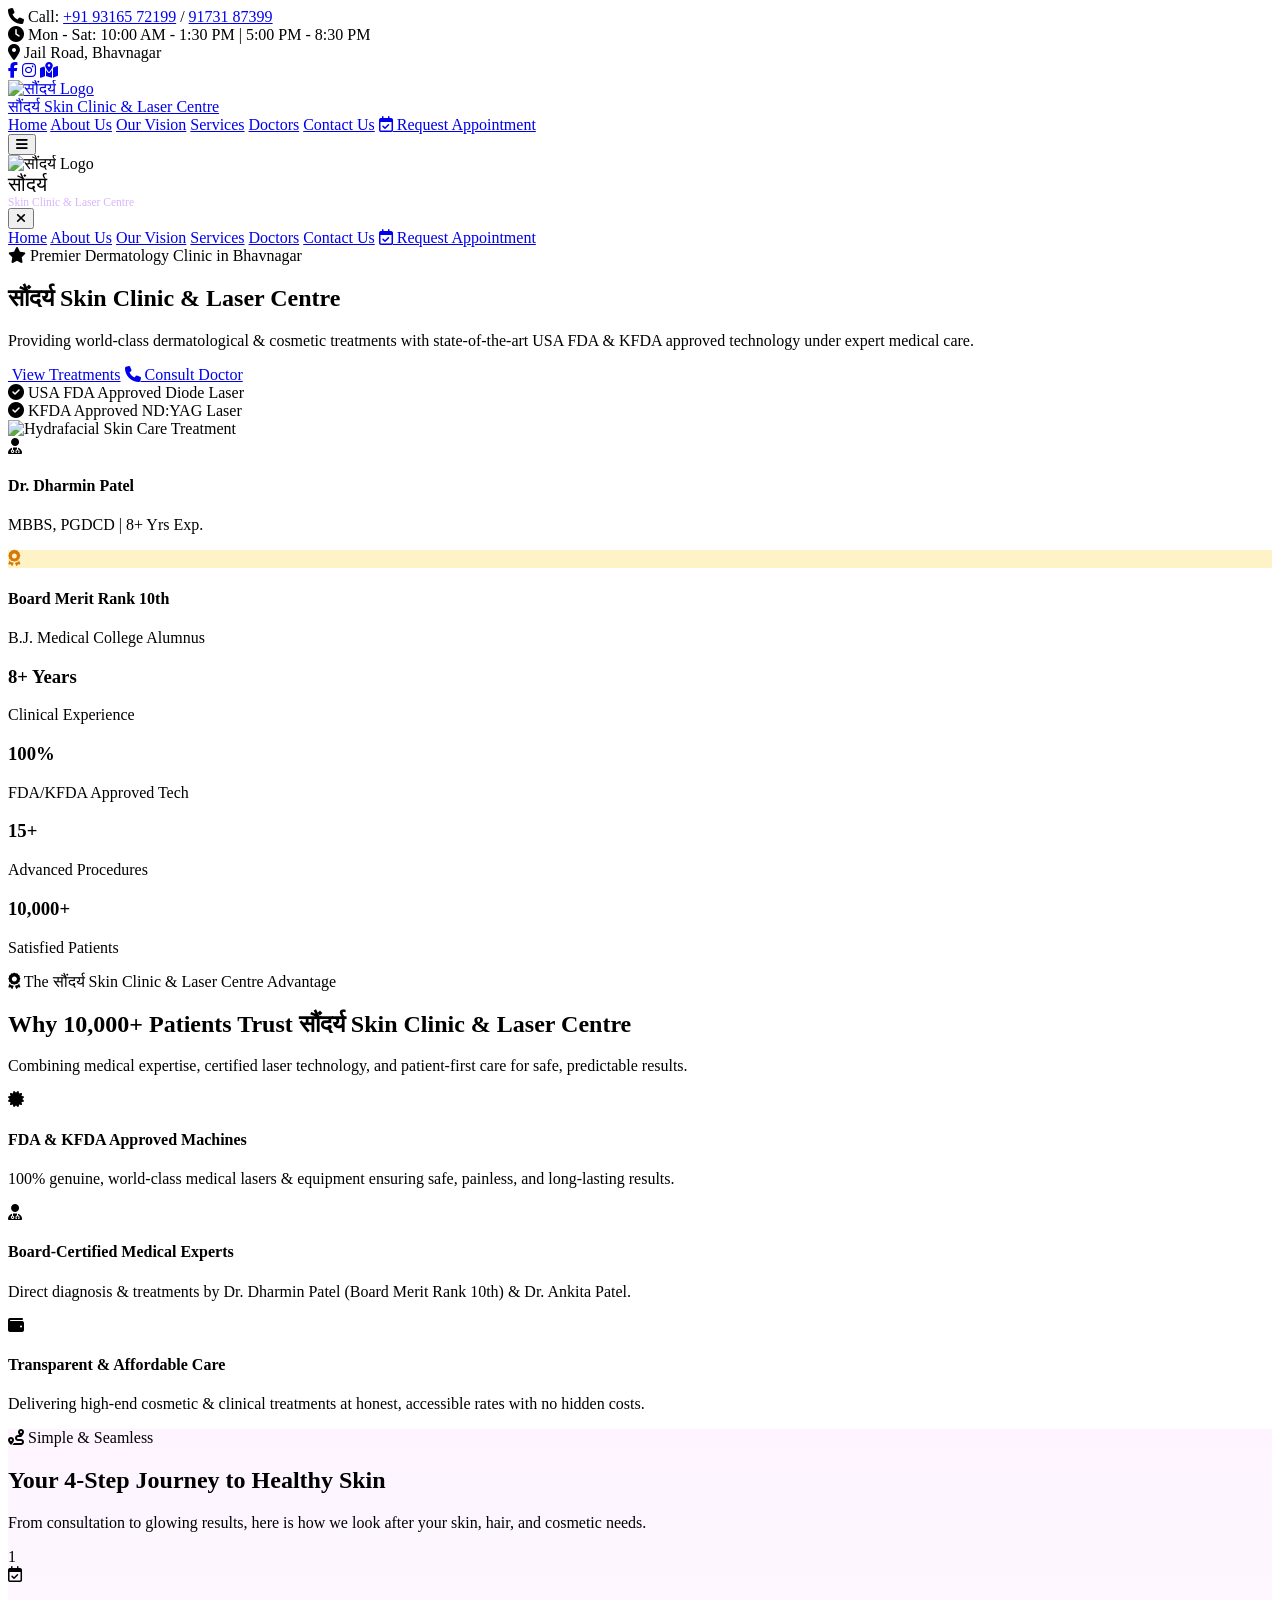
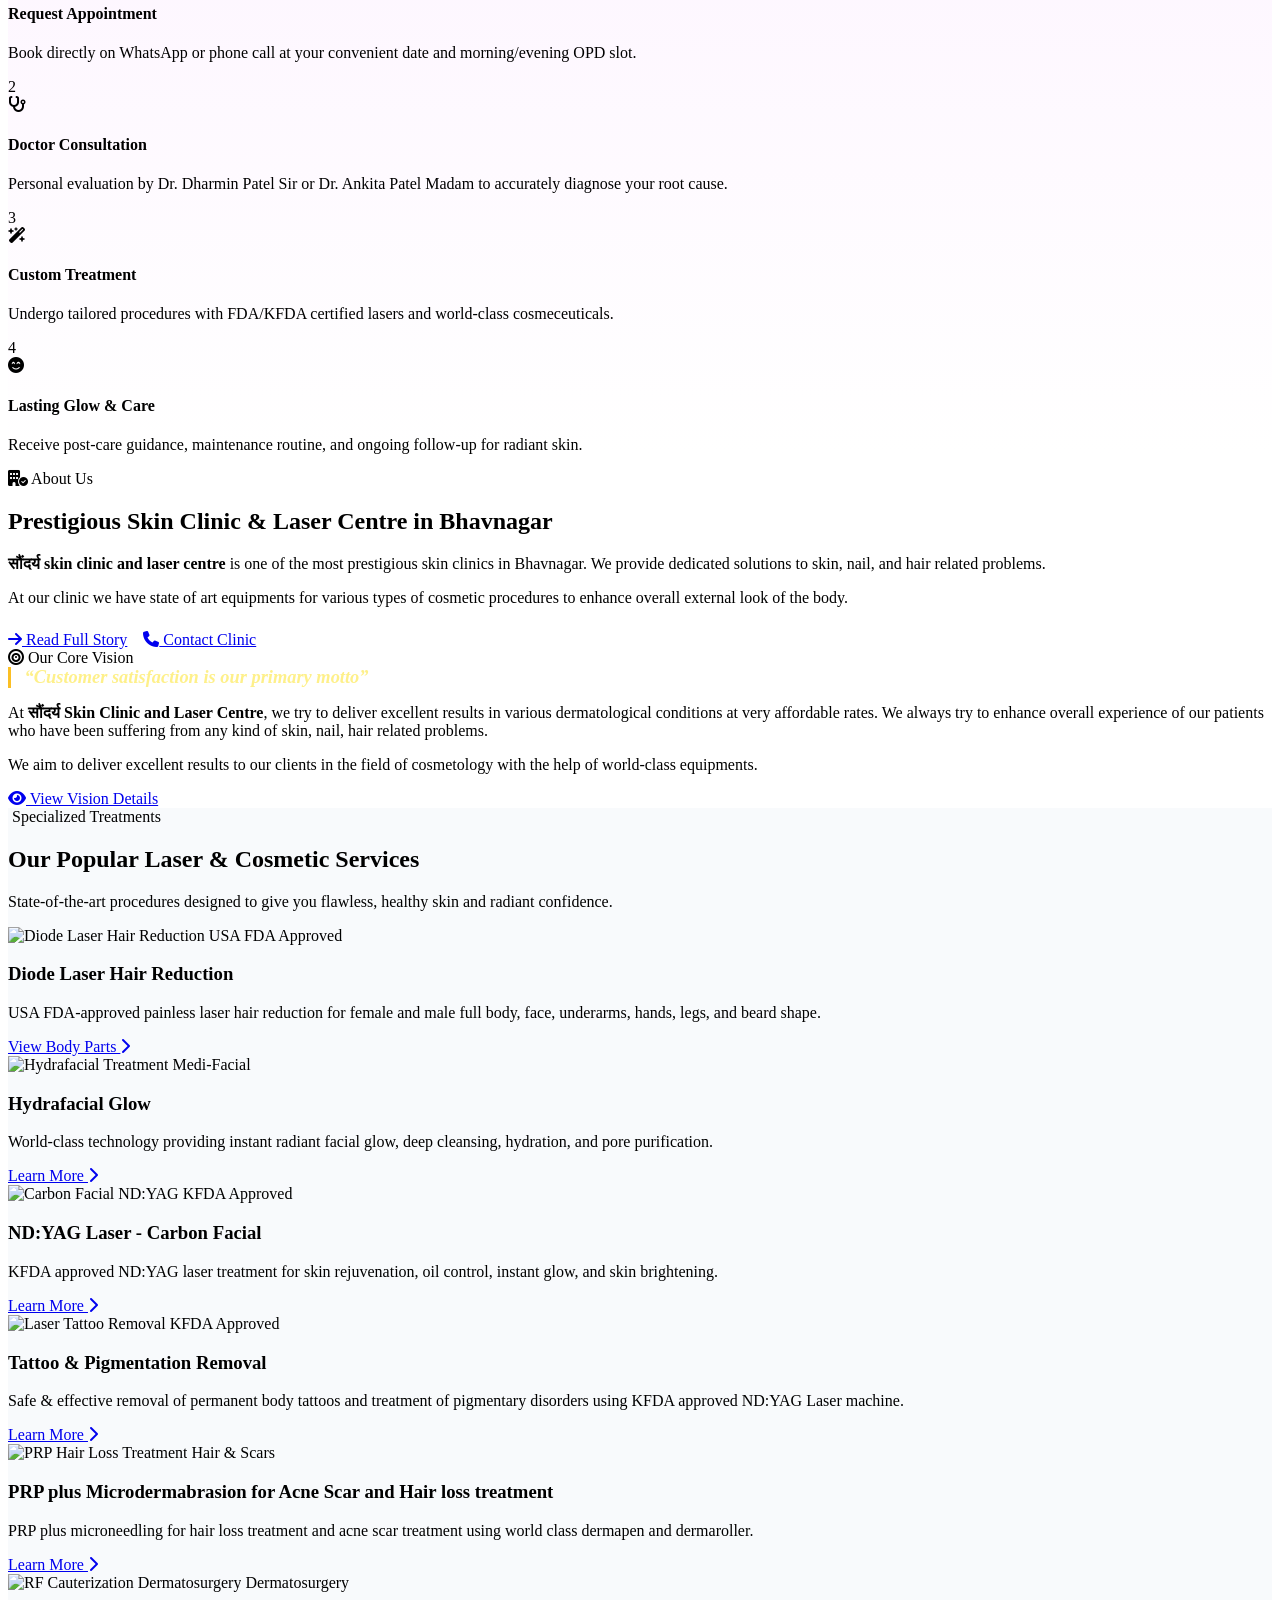
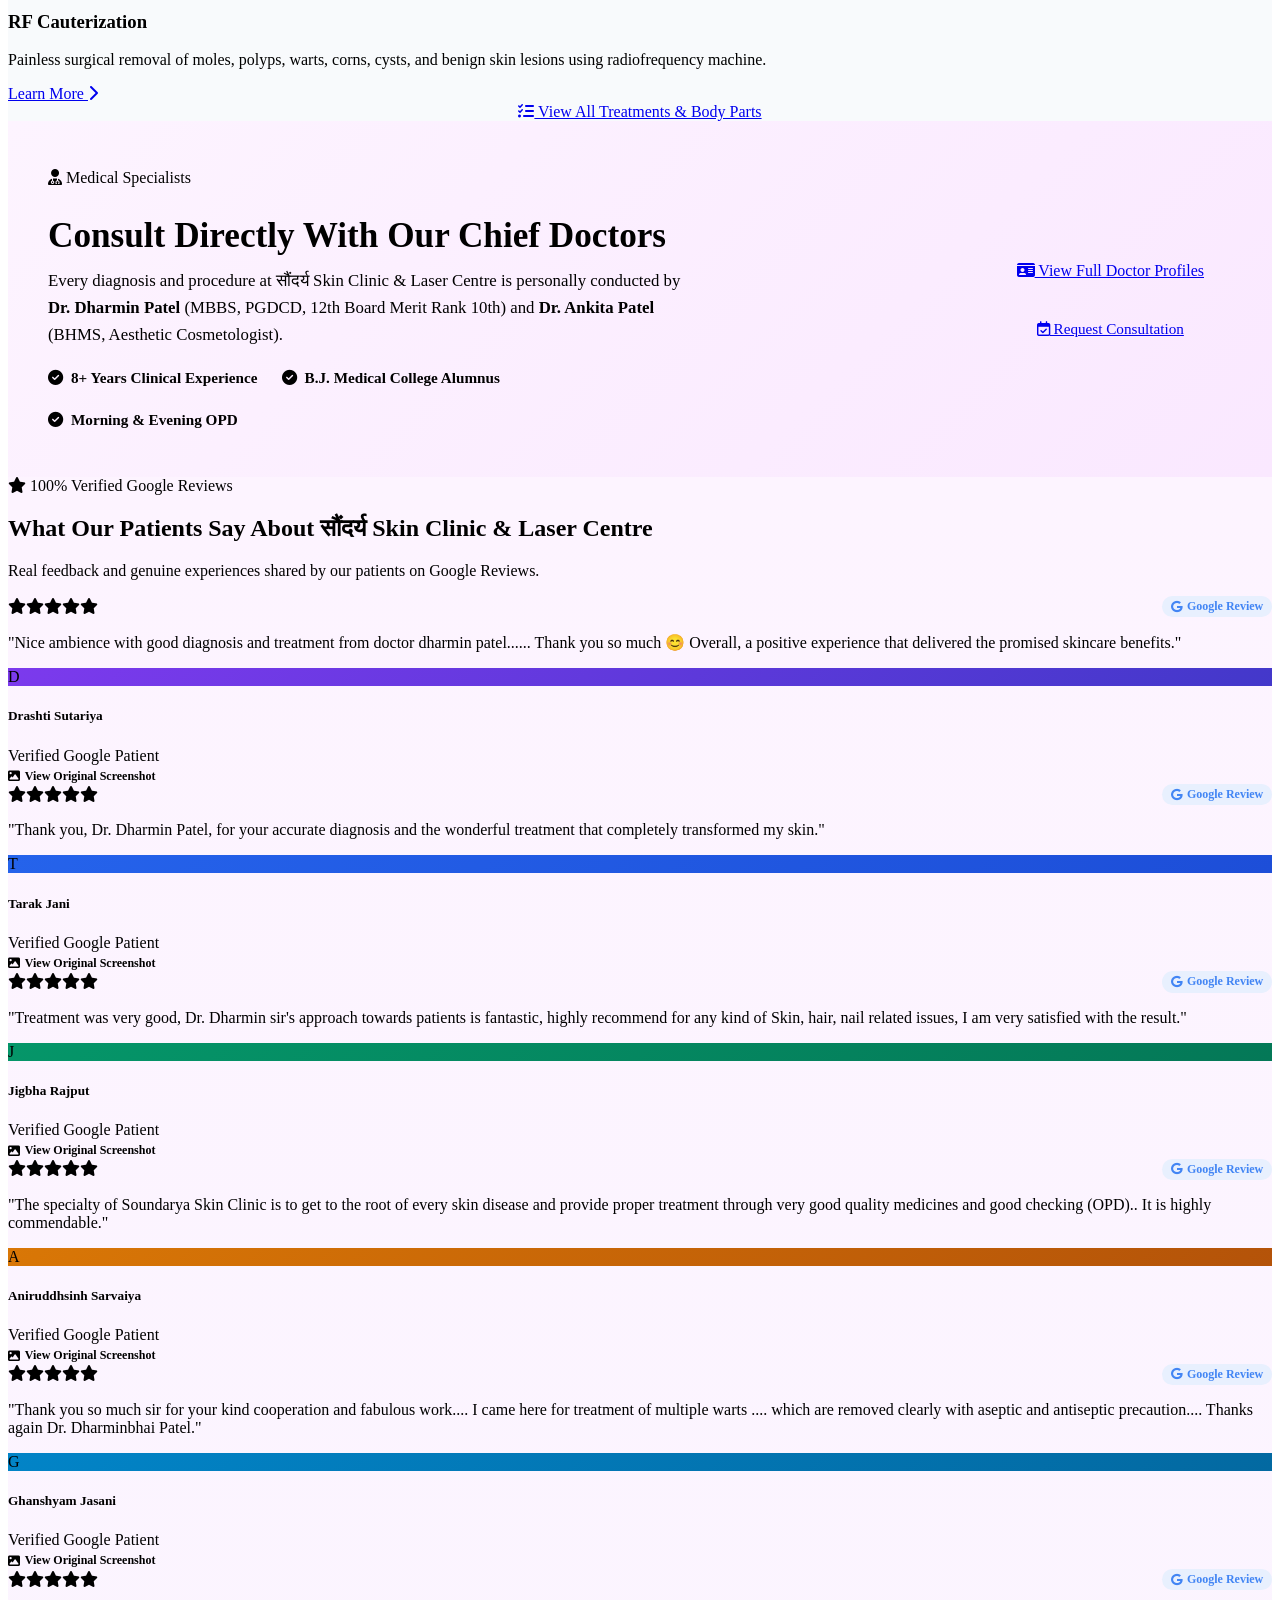
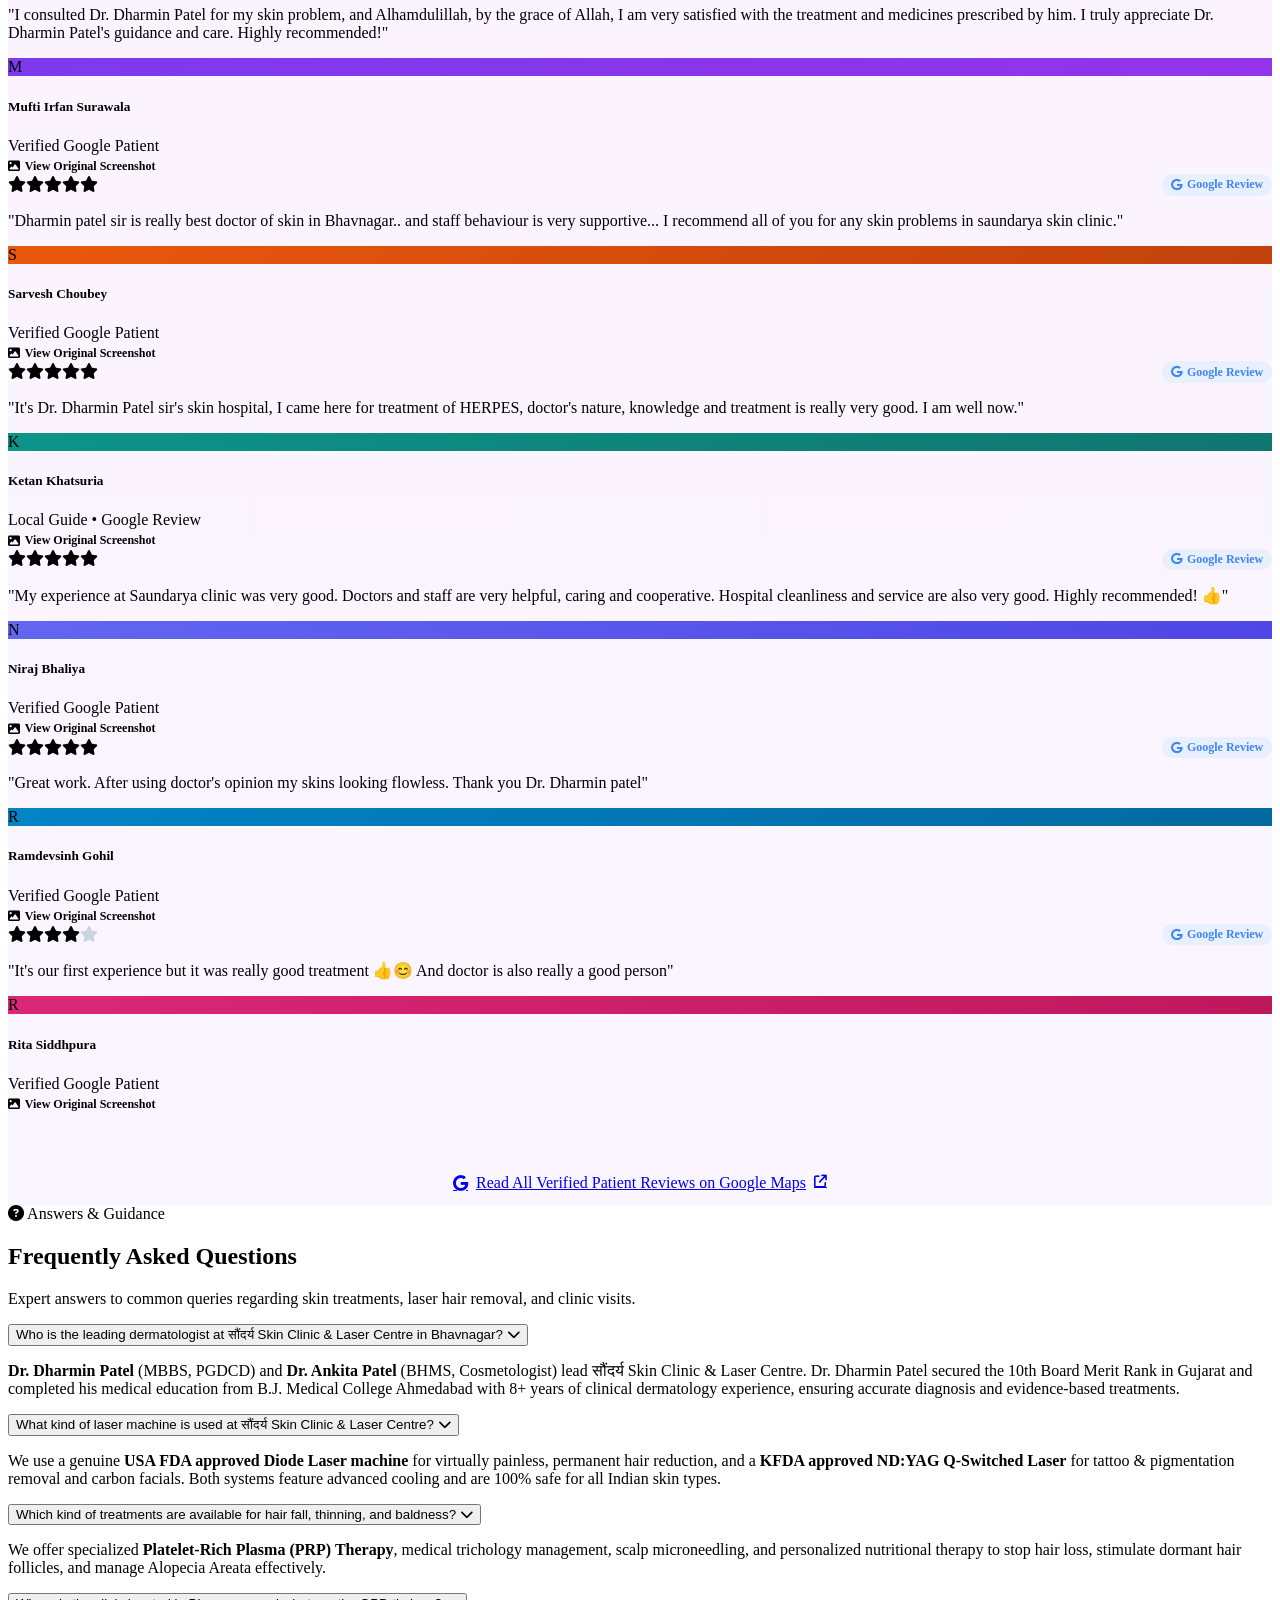
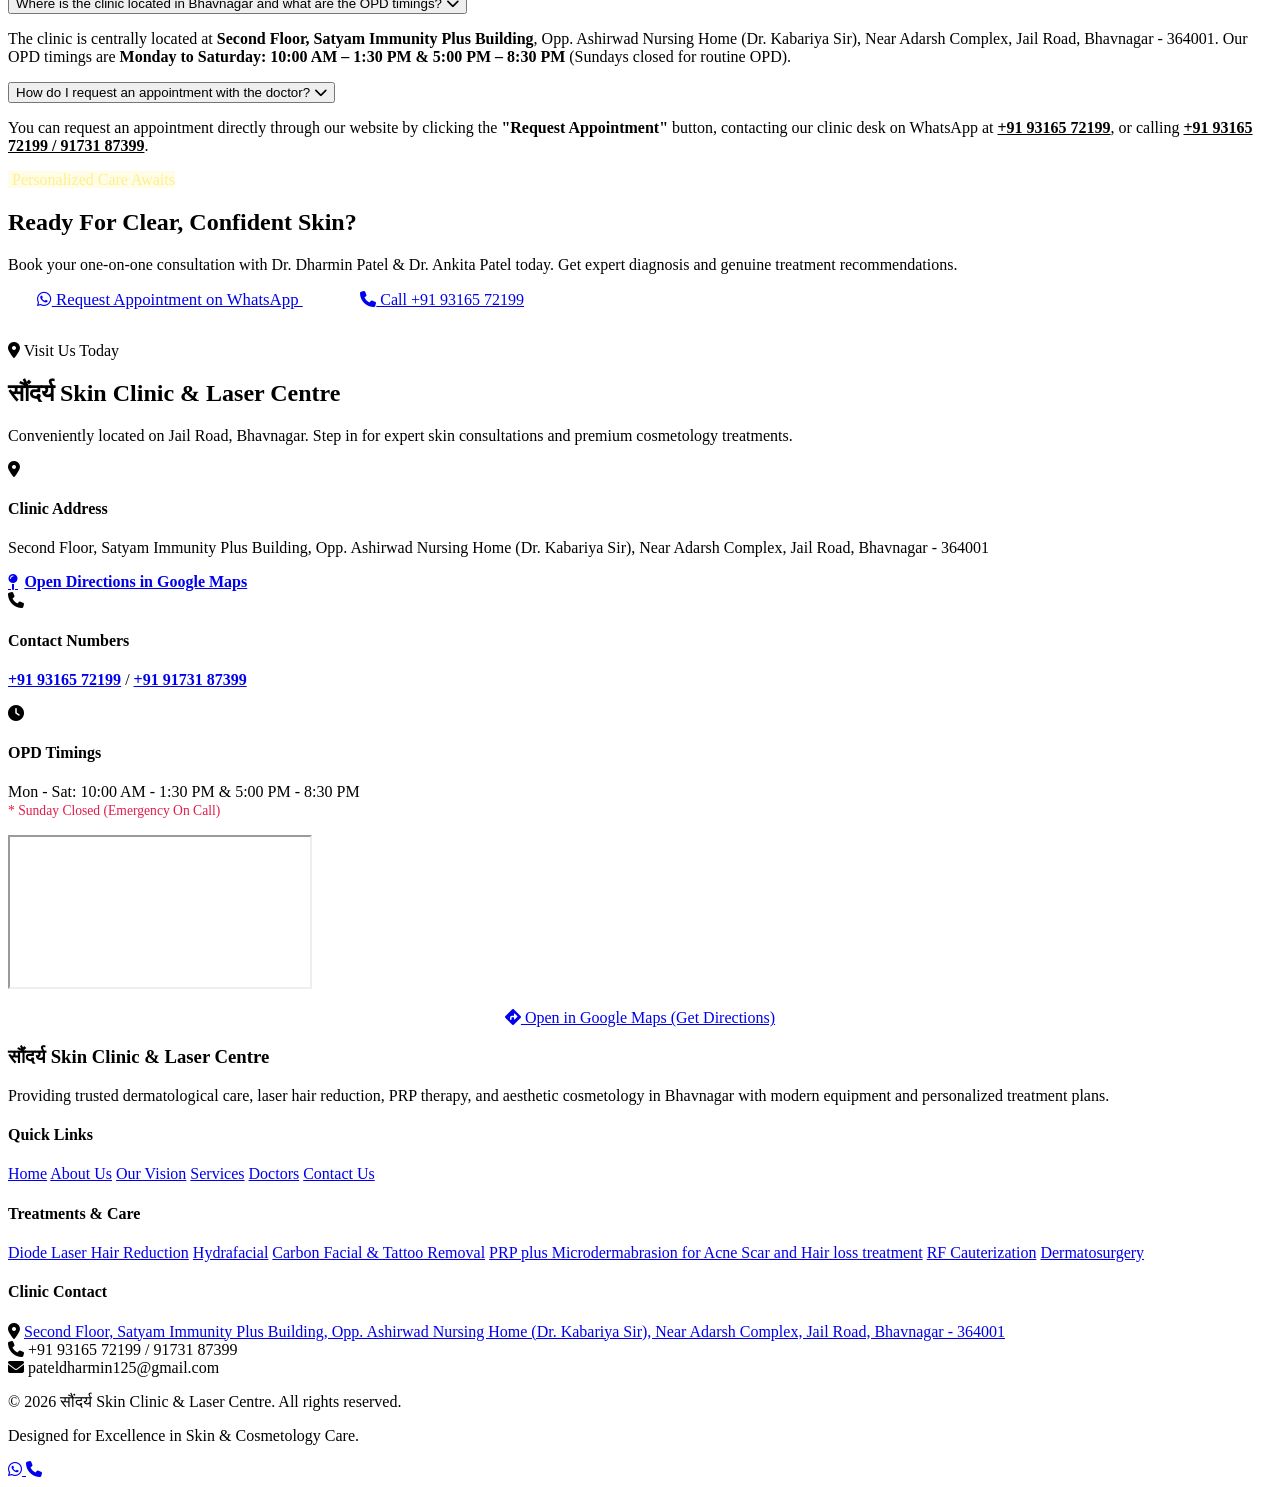
==== index.html @ 7d31302c "Add files via upload" ====
<!DOCTYPE html>
<html lang="en">
<head>
  <meta charset="UTF-8">
  <meta name="viewport" content="width=device-width, initial-scale=1.0">
  <title>सौंदर्य Skin Clinic &amp; Laser Centre | Best Dermatologist in Bhavnagar</title>
  <meta name="description" content="सौंदर्य Skin Clinic &amp; Laser Centre in Bhavnagar offers advanced skin care, USA FDA approved Diode laser hair reduction, PRP, Hydrafacial, tattoo removal &amp; cosmetology treatments by Dr. Dharmin Patel &amp; Dr. Ankita Patel.">
  <meta name="keywords" content="सौंदर्य Skin Clinic, Saundarya Skin Clinic Bhavnagar, Dr Dharmin Patel, Dr Ankita Patel, Dermatologist in Bhavnagar, Best Skin Specialist Bhavnagar, Skin Doctor Bhavnagar, Laser Hair Removal Bhavnagar, Diode Laser Bhavnagar, Hydrafacial Bhavnagar, PRP Treatment Bhavnagar, Acne Treatment Bhavnagar, Vitiligo Doctor Bhavnagar, Tattoo Removal Bhavnagar">
  <meta name="author" content="Dr. Dharmin Patel &amp; Dr. Ankita Patel">
  <meta name="robots" content="index, follow, max-image-preview:large, max-snippet:-1, max-video-preview:-1">
  <link rel="canonical" href="https://saundaryaskinclinic.com/">

  <!-- Local SEO & GEO Meta Tags (Generative & Search Engines) -->
  <meta name="geo.region" content="IN-GJ">
  <meta name="geo.placename" content="Bhavnagar, Gujarat, India">
  <meta name="geo.position" content="21.7645;72.1481">
  <meta name="ICBM" content="21.7645, 72.1481">
  <meta name="theme-color" content="#7e22ce">

  <!-- Open Graph / Facebook / WhatsApp (Social SEO & Sharing) -->
  <meta property="og:type" content="website">
  <meta property="og:locale" content="en_IN">
  <meta property="og:url" content="https://saundaryaskinclinic.com/">
  <meta property="og:site_name" content="सौंदर्य Skin Clinic &amp; Laser Centre">
  <meta property="og:title" content="सौंदर्य Skin Clinic &amp; Laser Centre | Best Dermatologist in Bhavnagar">
  <meta property="og:description" content="Premier Dermatology &amp; Cosmetology Clinic in Bhavnagar. Led by Dr. Dharmin Patel (MBBS, PGDCD) &amp; Dr. Ankita Patel (BHMS). Diode Laser, Hydrafacial, PRP &amp; Clinical Dermatology.">
  <meta property="og:image" content="https://saundaryaskinclinic.com/assets/images/hydrafacial.jpg">

  <!-- Twitter Card SEO -->
  <meta name="twitter:card" content="summary_large_image">
  <meta name="twitter:title" content="सौंदर्य Skin Clinic &amp; Laser Centre | Bhavnagar">
  <meta name="twitter:description" content="Advanced clinical skin care, FDA approved Diode laser hair reduction, Hydrafacial, and PRP in Bhavnagar.">
  <meta name="twitter:image" content="https://saundaryaskinclinic.com/assets/images/hydrafacial.jpg">

  <!-- Google Fonts -->
  <link rel="preconnect" href="https://fonts.googleapis.com">
  <link rel="preconnect" href="https://fonts.gstatic.com" crossorigin>
  <link href="https://fonts.googleapis.com/css2?family=Noto+Sans+Devanagari:wght@600;700;800&family=Outfit:wght@400;500;600;700;800&family=Plus+Jakarta+Sans:wght@400;500;600;700&display=swap" rel="stylesheet">
  
  <!-- FontAwesome Icons -->
  <link rel="stylesheet" href="https://cdnjs.cloudflare.com/ajax/libs/font-awesome/6.4.0/css/all.min.css">
  
  <!-- Custom Stylesheet -->
  <link rel="stylesheet" href="assets/css/styles.css">

  <!-- GEO & AEO: Structured JSON-LD Schema (MedicalClinic, Physicians & FAQPage) -->
  <script type="application/ld+json">
  {
    "@context": "https://schema.org",
    "@graph": [
      {
        "@type": ["MedicalClinic", "Dermatology", "LocalBusiness"],
        "@id": "https://saundaryaskinclinic.com/#clinic",
        "name": "सौंदर्य Skin Clinic & Laser Centre",
        "alternateName": [
          "Saundarya Skin Clinic",
          "Saundarya Skin Clinic and Laser Centre Bhavnagar",
          "Soundarya Skin Clinic",
          "सौंदर्य स्किन क्लिनिक"
        ],
        "url": "https://saundaryaskinclinic.com/",
        "logo": "https://saundaryaskinclinic.com/assets/images/logo.png",
        "image": "https://saundaryaskinclinic.com/assets/images/hydrafacial.jpg",
        "description": "Leading Dermatology & Aesthetic Laser Clinic in Bhavnagar offering USA FDA approved Diode laser hair reduction, Hydrafacial, PRP hair loss therapy, tattoo removal, chemical peels, and clinical skin treatments.",
        "telephone": ["+919316572199", "+919173187399"],
        "email": "pateldharmin125@gmail.com",
        "priceRange": "₹₹",
        "currenciesAccepted": "INR",
        "paymentAccepted": "Cash, UPI, Credit Card, Debit Card",
        "address": {
          "@type": "PostalAddress",
          "streetAddress": "Second Floor, Satyam Immunity Plus Building, Opp. Ashirwad Nursing Home (Dr. Kabariya Sir), Near Adarsh Complex, Jail Road",
          "addressLocality": "Bhavnagar",
          "addressRegion": "Gujarat",
          "postalCode": "364001",
          "addressCountry": "IN"
        },
        "geo": {
          "@type": "GeoCoordinates",
          "latitude": 21.7645,
          "longitude": 72.1481
        },
        "hasMap": "https://maps.app.goo.gl/y8NLCc6d5TuVF4Nh9?g_st=ac",
        "openingHoursSpecification": [
          {
            "@type": "OpeningHoursSpecification",
            "dayOfWeek": ["Monday", "Tuesday", "Wednesday", "Thursday", "Friday", "Saturday"],
            "opens": "10:00",
            "closes": "13:30"
          },
          {
            "@type": "OpeningHoursSpecification",
            "dayOfWeek": ["Monday", "Tuesday", "Wednesday", "Thursday", "Friday", "Saturday"],
            "opens": "17:00",
            "closes": "20:30"
          }
        ],
        "sameAs": [
          "https://www.instagram.com/saundaryaskinclinic",
          "https://www.facebook.com/share/1DL5cypHyu/",
          "https://maps.app.goo.gl/y8NLCc6d5TuVF4Nh9?g_st=ac"
        ],
        "medicalSpecialty": [
          "Dermatology",
          "Cosmetology",
          "Trichology"
        ],
        "availableService": [
          {
            "@type": "MedicalProcedure",
            "name": "Diode Laser Hair Reduction (LHR)",
            "description": "Painless permanent body hair reduction with USA FDA approved Diode laser."
          },
          {
            "@type": "MedicalProcedure",
            "name": "Hydrafacial Instant Glow Medi-Facial",
            "description": "Deep cleansing, exfoliation, hydration, and instant radiant glow."
          },
          {
            "@type": "MedicalProcedure",
            "name": "Platelet-Rich Plasma (PRP) Therapy",
            "description": "Autologous PRP therapy for hair fall, alopecia areata, and acne scar rejuvenation."
          },
          {
            "@type": "MedicalProcedure",
            "name": "ND:YAG Carbon Facial & Laser Tattoo Removal",
            "description": "KFDA approved laser treatment for skin brightening, pore minimizing, and tattoo removal."
          },
          {
            "@type": "MedicalProcedure",
            "name": "RF Cauterization & Dermatosurgery",
            "description": "Painless radiofrequency removal of moles, warts, skin tags, and corns."
          }
        ],
        "physician": [
          {
            "@type": "Physician",
            "name": "Dr. Dharmin Patel",
            "jobTitle": "Chief Dermatologist & Managing Director",
            "medicalSpecialty": "Dermatology",
            "description": "MBBS, PGDCD (Pune). 12th Board Merit Rank 10th. Alumnus of B.J. Medical College Ahmedabad with 8+ years of clinical dermatology experience."
          },
          {
            "@type": "Physician",
            "name": "Dr. Ankita Patel",
            "jobTitle": "Chief Cosmetologist",
            "medicalSpecialty": "Cosmetology",
            "description": "B.H.M.S., Aesthetic Cosmetologist specializing in chemical peels, anti-aging therapies, Hydrafacial, and laser cosmetology."
          }
        ]
      },
      {
        "@type": "FAQPage",
        "@id": "https://saundaryaskinclinic.com/#faq",
        "mainEntity": [
          {
            "@type": "Question",
            "name": "Who is the best dermatologist in Bhavnagar for skin and hair treatments?",
            "acceptedAnswer": {
              "@type": "Answer",
              "text": "Dr. Dharmin Patel (MBBS, PGDCD) and Dr. Ankita Patel (BHMS, Cosmetologist) at सौंदर्य Skin Clinic & Laser Centre are widely recognized as leading skin and hair specialists in Bhavnagar. Dr. Dharmin Patel secured 10th Merit Rank in Gujarat Board and completed his medical education from B.J. Medical College, Ahmedabad with 8+ years of specialized clinical experience."
            }
          },
          {
            "@type": "Question",
            "name": "What kind of laser machine is used at सौंदर्य Skin Clinic & Laser Centre Bhavnagar?",
            "acceptedAnswer": {
              "@type": "Answer",
              "text": "सौंदर्य Skin Clinic & Laser Centre uses a genuine USA FDA approved Diode Laser machine for permanent hair reduction and KFDA approved ND:YAG Q-Switched Laser for tattoo and pigmentation removal. Treatments are virtually painless and safe for Indian skin types."
            }
          },
          {
            "@type": "Question",
            "name": "Which kind of treatments are available for hair fall and baldness?",
            "acceptedAnswer": {
              "@type": "Answer",
              "text": "For hair loss and Alopecia Areata, सौंदर्य Skin Clinic & Laser Centre offers Platelet-Rich Plasma (PRP) therapy, trichological root evaluation, medical nutritional therapy, and advanced microneedling for scalp health."
            }
          },
          {
            "@type": "Question",
            "name": "Where is सौंदर्य Skin Clinic & Laser Centre located and what are the clinic hours?",
            "acceptedAnswer": {
              "@type": "Answer",
              "text": "सौंदर्य Skin Clinic & Laser Centre is located at Second Floor, Satyam Immunity Plus Building, Opp. Ashirwad Nursing Home (Dr. Kabariya Sir), Near Adarsh Complex, Jail Road, Bhavnagar - 364001. Clinic OPD timings are Monday to Saturday from 10:00 AM to 1:30 PM and 5:00 PM to 8:30 PM."
            }
          },
          {
            "@type": "Question",
            "name": "How can I request an appointment with the doctor at सौंदर्य Skin Clinic & Laser Centre?",
            "acceptedAnswer": {
              "@type": "Answer",
              "text": "You can request an appointment directly by clicking the 'Request Appointment' button on the website, sending a message on clinic WhatsApp (+91 93165 72199), or calling +91 93165 72199 / +91 91731 87399."
            }
          }
        ]
      }
    ]
  }
  </script>
</head>
<body>

  <!-- Top Contact Bar -->
  <div class="top-bar">
    <div class="container top-bar-flex">
      <div class="top-info">
        <div class="top-info-item">
          <i class="fa-solid fa-phone"></i>
          <span>Call: <a href="tel:9316572199">+91 93165 72199</a> / <a href="tel:9173187399">91731 87399</a></span>
        </div>
        <div class="top-info-item">
          <i class="fa-solid fa-clock"></i>
          <span>Mon - Sat: 10:00 AM - 1:30 PM | 5:00 PM - 8:30 PM</span>
        </div>
        <div class="top-info-item">
          <i class="fa-solid fa-location-dot"></i>
          <span><a href="https://maps.app.goo.gl/y8NLCc6d5TuVF4Nh9?g_st=ac" target="_blank" style="color: inherit; text-decoration: none;">Jail Road, Bhavnagar</a></span>
        </div>
      </div>
      <div class="top-social">
        <a href="https://www.facebook.com/share/1DL5cypHyu/" target="_blank" aria-label="Facebook"><i class="fa-brands fa-facebook-f"></i></a>
        <a href="https://www.instagram.com/saundaryaskinclinic?utm_source=qr&stkn=MWN1OHY0YTkxNTAxeg==" target="_blank" aria-label="Instagram"><i class="fa-brands fa-instagram"></i></a>
        <a href="https://maps.app.goo.gl/y8NLCc6d5TuVF4Nh9?g_st=ac" target="_blank" aria-label="Google Map"><i class="fa-solid fa-map-location-dot"></i></a>
      </div>
    </div>
  </div>

  <!-- Navbar -->
  <nav class="navbar" id="navbar">
    <div class="container navbar-container">
      <a href="index.html" class="logo-brand">
        <img src="assets/images/logo.png" alt="सौंदर्य Logo">
        <div class="logo-text">
          <span class="logo-title">सौंदर्य</span>
          <span class="logo-subtitle">Skin Clinic & Laser Centre</span>
        </div>
      </a>

      <div class="nav-links">
        <a href="index.html" class="nav-link active">Home</a>
        <a href="about.html" class="nav-link">About Us</a>
        <a href="vision.html" class="nav-link">Our Vision</a>
        <a href="services.html" class="nav-link">Services</a>
        <a href="doctors.html" class="nav-link">Doctors</a>
        <a href="contact.html" class="nav-link">Contact Us</a>
        <a href="contact.html#book" class="btn btn-primary btn-sm"><i class="fa-regular fa-calendar-check"></i> Request Appointment</a>
      </div>

      <button class="mobile-toggle" id="mobileToggle" aria-label="Toggle Navigation">
        <i class="fa-solid fa-bars"></i>
      </button>
    </div>
  </nav>

  <!-- Mobile Drawer Menu -->
  <div class="mobile-nav" id="mobileNav">
    <div class="mobile-nav-header">
      <div class="logo-brand">
        <img src="assets/images/logo.png" alt="सौंदर्य Logo">
        <div class="logo-text">
          <span class="logo-title" style="font-size: 1.25rem;">सौंदर्य</span>
          <span class="logo-subtitle" style="font-size: 0.72rem; color: #d8b4fe; display: block;">Skin Clinic &amp; Laser Centre</span>
        </div>
      </div>
      <button class="mobile-close-btn" id="mobileClose"><i class="fa-solid fa-xmark"></i></button>
    </div>
    <div class="mobile-links">
      <a href="index.html" class="mobile-link active">Home</a>
      <a href="about.html" class="mobile-link">About Us</a>
      <a href="vision.html" class="mobile-link">Our Vision</a>
      <a href="services.html" class="mobile-link">Services</a>
      <a href="doctors.html" class="mobile-link">Doctors</a>
      <a href="contact.html" class="mobile-link">Contact Us</a>
      <a href="contact.html#book" class="btn btn-primary mt-3"><i class="fa-regular fa-calendar-check"></i> Request Appointment</a>
    </div>
  </div>
  <div class="overlay" id="overlay"></div>

  <!-- Hero Section -->
  <section class="hero">
    <div class="container hero-grid">
      <div class="hero-content">
        <span class="badge badge-primary"><i class="fa-solid fa-star"></i> Premier Dermatology Clinic in Bhavnagar</span>
        <h1>सौंदर्य Skin Clinic & Laser Centre</h1>
        <p>Providing world-class dermatological & cosmetic treatments with state-of-the-art USA FDA & KFDA approved technology under expert medical care.</p>
        
        <div class="hero-btns">
          <a href="services.html" class="btn btn-primary"><i class="fa-solid fa-sparkles"></i> View Treatments</a>
          <a href="contact.html#book" class="btn btn-secondary"><i class="fa-solid fa-phone"></i> Consult Doctor</a>
        </div>

        <div class="hero-features">
          <div class="hero-feature-item">
            <i class="fa-solid fa-circle-check"></i>
            <span>USA FDA Approved Diode Laser</span>
          </div>
          <div class="hero-feature-item">
            <i class="fa-solid fa-circle-check"></i>
            <span>KFDA Approved ND:YAG Laser</span>
          </div>
        </div>
      </div>

      <div class="hero-image-wrapper">
        <div class="hero-image-card">
          <img src="assets/images/hydrafacial.jpg" alt="Hydrafacial Skin Care Treatment">
        </div>
        
        <div class="hero-float-badge hero-float-1">
          <div class="float-icon"><i class="fa-solid fa-user-doctor"></i></div>
          <div class="float-text">
            <h4>Dr. Dharmin Patel</h4>
            <p>MBBS, PGDCD | 8+ Yrs Exp.</p>
          </div>
        </div>

        <div class="hero-float-badge hero-float-2">
          <div class="float-icon" style="background:#fef3c7; color:#d97706;"><i class="fa-solid fa-award"></i></div>
          <div class="float-text">
            <h4>Board Merit Rank 10th</h4>
            <p>B.J. Medical College Alumnus</p>
          </div>
        </div>
      </div>
    </div>
  </section>

  <!-- Statistics Banner -->
  <div class="container">
    <div class="stats-banner">
      <div class="stats-grid">
        <div class="stat-item">
          <h3>8+ Years</h3>
          <p>Clinical Experience</p>
        </div>
        <div class="stat-item">
          <h3>100%</h3>
          <p>FDA/KFDA Approved Tech</p>
        </div>
        <div class="stat-item">
          <h3>15+</h3>
          <p>Advanced Procedures</p>
        </div>
        <div class="stat-item">
          <h3>10,000+</h3>
          <p>Satisfied Patients</p>
        </div>
      </div>
    </div>
  </div>

  <!-- Trust Pillars Section (Why Choose Us) -->
  <section class="section-padding">
    <div class="container">
      <div class="section-header">
        <span class="badge badge-gold"><i class="fa-solid fa-award"></i> The सौंदर्य Skin Clinic &amp; Laser Centre Advantage</span>
        <h2>Why 10,000+ Patients Trust सौंदर्य Skin Clinic &amp; Laser Centre</h2>
        <p>Combining medical expertise, certified laser technology, and patient-first care for safe, predictable results.</p>
      </div>

      <div class="trust-grid">
        <div class="trust-card">
          <div class="trust-icon-box gold">
            <i class="fa-solid fa-certificate"></i>
          </div>
          <div class="trust-text">
            <h4>FDA & KFDA Approved Machines</h4>
            <p>100% genuine, world-class medical lasers & equipment ensuring safe, painless, and long-lasting results.</p>
          </div>
        </div>

        <div class="trust-card">
          <div class="trust-icon-box purple">
            <i class="fa-solid fa-user-doctor"></i>
          </div>
          <div class="trust-text">
            <h4>Board-Certified Medical Experts</h4>
            <p>Direct diagnosis & treatments by Dr. Dharmin Patel (Board Merit Rank 10th) & Dr. Ankita Patel.</p>
          </div>
        </div>

        <div class="trust-card">
          <div class="trust-icon-box green">
            <i class="fa-solid fa-wallet"></i>
          </div>
          <div class="trust-text">
            <h4>Transparent & Affordable Care</h4>
            <p>Delivering high-end cosmetic & clinical treatments at honest, accessible rates with no hidden costs.</p>
          </div>
        </div>
      </div>
    </div>
  </section>

  <!-- How It Works / 4-Step Patient Journey Section -->
  <section class="section-padding" style="background: linear-gradient(180deg, #fdf4ff 0%, #ffffff 100%);">
    <div class="container">
      <div class="section-header">
        <span class="badge badge-primary"><i class="fa-solid fa-route"></i> Simple & Seamless</span>
        <h2>Your 4-Step Journey to Healthy Skin</h2>
        <p>From consultation to glowing results, here is how we look after your skin, hair, and cosmetic needs.</p>
      </div>

      <div class="process-grid">
        <div class="process-card">
          <div class="process-step-num">1</div>
          <div class="process-icon">
            <i class="fa-regular fa-calendar-check"></i>
          </div>
          <h4>Request Appointment</h4>
          <p>Book directly on WhatsApp or phone call at your convenient date and morning/evening OPD slot.</p>
        </div>

        <div class="process-card">
          <div class="process-step-num">2</div>
          <div class="process-icon">
            <i class="fa-solid fa-stethoscope"></i>
          </div>
          <h4>Doctor Consultation</h4>
          <p>Personal evaluation by Dr. Dharmin Patel Sir or Dr. Ankita Patel Madam to accurately diagnose your root cause.</p>
        </div>

        <div class="process-card">
          <div class="process-step-num">3</div>
          <div class="process-icon">
            <i class="fa-solid fa-wand-magic-sparkles"></i>
          </div>
          <h4>Custom Treatment</h4>
          <p>Undergo tailored procedures with FDA/KFDA certified lasers and world-class cosmeceuticals.</p>
        </div>

        <div class="process-card">
          <div class="process-step-num">4</div>
          <div class="process-icon">
            <i class="fa-solid fa-face-smile-beam"></i>
          </div>
          <h4>Lasting Glow & Care</h4>
          <p>Receive post-care guidance, maintenance routine, and ongoing follow-up for radiant skin.</p>
        </div>
      </div>
    </div>
  </section>

  <!-- About & Vision Section Preview -->
  <section class="section-padding" style="background-color: #ffffff;">
    <div class="container">
      <div class="about-grid">
        <div class="about-content">
          <span class="badge badge-primary"><i class="fa-solid fa-building-circle-check"></i> About Us</span>
          <h2>Prestigious Skin Clinic & Laser Centre in Bhavnagar</h2>
          <p><strong>सौंदर्य skin clinic and laser centre</strong> is one of the most prestigious skin clinics in Bhavnagar. We provide dedicated solutions to skin, nail, and hair related problems.</p>
          <p>At our clinic we have state of art equipments for various types of cosmetic procedures to enhance overall external look of the body.</p>
          <div style="display: flex; gap: 1rem; flex-wrap: wrap; margin-top: 1.5rem;">
            <a href="about.html" class="btn btn-primary"><i class="fa-solid fa-arrow-right"></i> Read Full Story</a>
            <a href="contact.html#book" class="btn btn-secondary"><i class="fa-solid fa-phone"></i> Contact Clinic</a>
          </div>
        </div>

        <div class="vision-card">
          <span class="badge badge-gold mb-3"><i class="fa-solid fa-bullseye"></i> Our Core Vision</span>
          <div style="font-size: 1.15rem; margin-bottom: 1rem; border-left: 3px solid #fbbf24; padding-left: 0.85rem; color: #fef08a; font-style: italic; font-weight: 600;">
            “Customer satisfaction is our primary motto”
          </div>
          <p>At <strong>सौंदर्य Skin Clinic and Laser Centre</strong>, we try to deliver excellent results in various dermatological conditions at very affordable rates. We always try to enhance overall experience of our patients who have been suffering from any kind of skin, nail, hair related problems.</p>
          <p style="margin-top: 0.75rem;">We aim to deliver excellent results to our clients in the field of cosmetology with the help of world-class equipments.</p>
          <a href="vision.html" class="btn btn-secondary btn-sm mt-3"><i class="fa-solid fa-eye"></i> View Vision Details</a>
        </div>
      </div>
    </div>
  </section>

  <!-- Featured Services Showcase -->
  <section class="section-padding" style="background-color: #f8fafc;">
    <div class="container">
      <div class="section-header">
        <span class="badge badge-primary"><i class="fa-solid fa-sparkles"></i> Specialized Treatments</span>
        <h2>Our Popular Laser & Cosmetic Services</h2>
        <p>State-of-the-art procedures designed to give you flawless, healthy skin and radiant confidence.</p>
      </div>

      <div class="cards-grid">
        <!-- Service 1: Diode Laser -->
        <div class="service-card">
          <div class="service-img">
            <img src="assets/images/lhr-clinic-operation.jpg" alt="Diode Laser Hair Reduction">
            <span class="service-category-badge">USA FDA Approved</span>
          </div>
          <div class="service-body">
            <h3>Diode Laser Hair Reduction</h3>
            <p>USA FDA-approved painless laser hair reduction for female and male full body, face, underarms, hands, legs, and beard shape.</p>
            <div class="service-footer">
              <a href="services.html#lhr" class="service-link">View Body Parts <i class="fa-solid fa-chevron-right"></i></a>
            </div>
          </div>
        </div>

        <!-- Service 2: Hydrafacial -->
        <div class="service-card">
          <div class="service-img">
            <img src="assets/images/hydrafacial.jpg" alt="Hydrafacial Treatment">
            <span class="service-category-badge">Medi-Facial</span>
          </div>
          <div class="service-body">
            <h3>Hydrafacial Glow</h3>
            <p>World-class technology providing instant radiant facial glow, deep cleansing, hydration, and pore purification.</p>
            <div class="service-footer">
              <a href="services.html#hydrafacial" class="service-link">Learn More <i class="fa-solid fa-chevron-right"></i></a>
            </div>
          </div>
        </div>

        <!-- Service 3: Carbon Facial -->
        <div class="service-card">
          <div class="service-img">
            <img src="assets/images/carbon-facial.jpg" alt="Carbon Facial ND:YAG">
            <span class="service-category-badge">KFDA Approved</span>
          </div>
          <div class="service-body">
            <h3>ND:YAG Laser - Carbon Facial</h3>
            <p>KFDA approved ND:YAG laser treatment for skin rejuvenation, oil control, instant glow, and skin brightening.</p>
            <div class="service-footer">
              <a href="services.html#carbon" class="service-link">Learn More <i class="fa-solid fa-chevron-right"></i></a>
            </div>
          </div>
        </div>

        <!-- Service 4: Tattoo Removal -->
        <div class="service-card">
          <div class="service-img">
            <img src="assets/images/tattoo-removal.jpg" alt="Laser Tattoo Removal">
            <span class="service-category-badge">KFDA Approved</span>
          </div>
          <div class="service-body">
            <h3>Tattoo &amp; Pigmentation Removal</h3>
            <p>Safe & effective removal of permanent body tattoos and treatment of pigmentary disorders using KFDA approved ND:YAG Laser machine.</p>
            <div class="service-footer">
              <a href="services.html#tattoo" class="service-link">Learn More <i class="fa-solid fa-chevron-right"></i></a>
            </div>
          </div>
        </div>

        <!-- Service 5: PRP Hair Therapy -->
        <div class="service-card">
          <div class="service-img">
            <img src="assets/images/prp-treatment.jpg" alt="PRP Hair Loss Treatment">
            <span class="service-category-badge">Hair & Scars</span>
          </div>
          <div class="service-body">
            <h3>PRP plus Microdermabrasion for Acne Scar and Hair loss treatment</h3>
            <p>PRP plus microneedling for hair loss treatment and acne scar treatment using world class dermapen and dermaroller.</p>
            <div class="service-footer">
              <a href="services.html#prp" class="service-link">Learn More <i class="fa-solid fa-chevron-right"></i></a>
            </div>
          </div>
        </div>

        <!-- Service 6: RF Cauterization -->
        <div class="service-card">
          <div class="service-img">
            <img src="assets/images/rf-cauterization.jpg" alt="RF Cauterization Dermatosurgery">
            <span class="service-category-badge">Dermatosurgery</span>
          </div>
          <div class="service-body">
            <h3>RF Cauterization</h3>
            <p>Painless surgical removal of moles, polyps, warts, corns, cysts, and benign skin lesions using radiofrequency machine.</p>
            <div class="service-footer">
              <a href="services.html#rf" class="service-link">Learn More <i class="fa-solid fa-chevron-right"></i></a>
            </div>
          </div>
        </div>
      </div>

      <div class="text-center mt-5" style="text-align: center;">
        <a href="services.html" class="btn btn-primary" style="padding: 0.9rem 2rem;"><i class="fa-solid fa-list-check"></i> View All Treatments & Body Parts</a>
      </div>
    </div>
  </section>

  <!-- Doctor Consultation Spotlight Strip (Directs to doctors.html) -->
  <section class="section-padding" style="background-color: #ffffff;">
    <div class="container">
      <div style="background: linear-gradient(135deg, #fdf4ff 0%, #fae8ff 100%); border: 1px solid var(--border-color); border-radius: var(--radius-xl); padding: 3rem 2.5rem; display: flex; align-items: center; justify-content: space-between; gap: 2.5rem; flex-wrap: wrap;">
        <div style="max-width: 650px;">
          <span class="badge badge-primary mb-2"><i class="fa-solid fa-user-doctor"></i> Medical Specialists</span>
          <h2 style="font-size: 2.2rem; color: var(--dark); margin-bottom: 0.75rem;">Consult Directly With Our Chief Doctors</h2>
          <p style="color: var(--slate); font-size: 1.05rem; line-height: 1.6; margin: 0;">
            Every diagnosis and procedure at सौंदर्य Skin Clinic &amp; Laser Centre is personally conducted by <strong>Dr. Dharmin Patel</strong> (MBBS, PGDCD, 12th Board Merit Rank 10th) and <strong>Dr. Ankita Patel</strong> (BHMS, Aesthetic Cosmetologist).
          </p>
          <div style="display: flex; gap: 1.5rem; margin-top: 1.25rem; flex-wrap: wrap;">
            <div style="display: flex; align-items: center; gap: 0.5rem; font-weight: 600; color: var(--primary-dark); font-size: 0.95rem;">
              <i class="fa-solid fa-circle-check text-primary"></i> 8+ Years Clinical Experience
            </div>
            <div style="display: flex; align-items: center; gap: 0.5rem; font-weight: 600; color: var(--primary-dark); font-size: 0.95rem;">
              <i class="fa-solid fa-circle-check text-primary"></i> B.J. Medical College Alumnus
            </div>
            <div style="display: flex; align-items: center; gap: 0.5rem; font-weight: 600; color: var(--primary-dark); font-size: 0.95rem;">
              <i class="fa-solid fa-circle-check text-primary"></i> Morning & Evening OPD
            </div>
          </div>
        </div>

        <div style="display: flex; flex-direction: column; gap: 0.75rem;">
          <a href="doctors.html" class="btn btn-primary" style="padding: 0.9rem 1.75rem; font-size: 1rem; text-align: center;">
            <i class="fa-solid fa-id-card"></i> View Full Doctor Profiles
          </a>
          <a href="contact.html#book" class="btn btn-secondary" style="padding: 0.85rem 1.75rem; font-size: 0.95rem; text-align: center;">
            <i class="fa-regular fa-calendar-check"></i> Request Consultation
          </a>
        </div>
      </div>
    </div>
  </section>

  <!-- Real Patient Testimonials Section -->
  <section class="section-padding" style="background: linear-gradient(180deg, #fdf4ff 0%, #faf5ff 100%);">
    <div class="container">
      <div class="section-header">
        <span class="badge badge-gold"><i class="fa-solid fa-star"></i> 100% Verified Google Reviews</span>
        <h2>What Our Patients Say About सौंदर्य Skin Clinic &amp; Laser Centre</h2>
        <p>Real feedback and genuine experiences shared by our patients on Google Reviews.</p>
      </div>

      <div class="reviews-grid">
        <!-- Real Review 1: Drashti Sutariya -->
        <div class="review-card">
          <div>
            <div style="display: flex; justify-content: space-between; align-items: center; margin-bottom: 0.75rem;">
              <div class="review-stars" style="margin-bottom: 0;">
                <i class="fa-solid fa-star"></i><i class="fa-solid fa-star"></i><i class="fa-solid fa-star"></i><i class="fa-solid fa-star"></i><i class="fa-solid fa-star"></i>
              </div>
              <span style="display: inline-flex; align-items: center; gap: 0.3rem; font-size: 0.75rem; font-weight: 600; color: #4285F4; background: #e8f0fe; padding: 0.2rem 0.55rem; border-radius: 12px;">
                <i class="fa-brands fa-google"></i> Google Review
              </span>
            </div>
            <p class="review-quote">
              "Nice ambience with good diagnosis and treatment from doctor dharmin patel...... Thank you so much 😊 Overall, a positive experience that delivered the promised skincare benefits."
            </p>
          </div>
          <div class="review-author">
            <div class="author-avatar" style="background: linear-gradient(135deg, #7c3aed 0%, #4338ca 100%);">D</div>
            <div class="author-info" style="flex: 1;">
              <h5>Drashti Sutariya</h5>
              <span>Verified Google Patient</span>
              <div>
                <a href="assets/images/reviews/drashti-sutariya.jpeg" target="_blank" rel="noopener noreferrer" style="display: inline-flex; align-items: center; gap: 0.3rem; font-size: 0.75rem; color: var(--primary); text-decoration: none; font-weight: 600; margin-top: 0.25rem;">
                  <i class="fa-solid fa-image"></i> View Original Screenshot
                </a>
              </div>
            </div>
          </div>
        </div>

        <!-- Real Review 2: Tarak Jani -->
        <div class="review-card">
          <div>
            <div style="display: flex; justify-content: space-between; align-items: center; margin-bottom: 0.75rem;">
              <div class="review-stars" style="margin-bottom: 0;">
                <i class="fa-solid fa-star"></i><i class="fa-solid fa-star"></i><i class="fa-solid fa-star"></i><i class="fa-solid fa-star"></i><i class="fa-solid fa-star"></i>
              </div>
              <span style="display: inline-flex; align-items: center; gap: 0.3rem; font-size: 0.75rem; font-weight: 600; color: #4285F4; background: #e8f0fe; padding: 0.2rem 0.55rem; border-radius: 12px;">
                <i class="fa-brands fa-google"></i> Google Review
              </span>
            </div>
            <p class="review-quote">
              "Thank you, Dr. Dharmin Patel, for your accurate diagnosis and the wonderful treatment that completely transformed my skin."
            </p>
          </div>
          <div class="review-author">
            <div class="author-avatar" style="background: linear-gradient(135deg, #2563eb 0%, #1d4ed8 100%);">T</div>
            <div class="author-info" style="flex: 1;">
              <h5>Tarak Jani</h5>
              <span>Verified Google Patient</span>
              <div>
                <a href="assets/images/reviews/tarak-jani.jpeg" target="_blank" rel="noopener noreferrer" style="display: inline-flex; align-items: center; gap: 0.3rem; font-size: 0.75rem; color: var(--primary); text-decoration: none; font-weight: 600; margin-top: 0.25rem;">
                  <i class="fa-solid fa-image"></i> View Original Screenshot
                </a>
              </div>
            </div>
          </div>
        </div>

        <!-- Real Review 3: Jigbha Rajput -->
        <div class="review-card">
          <div>
            <div style="display: flex; justify-content: space-between; align-items: center; margin-bottom: 0.75rem;">
              <div class="review-stars" style="margin-bottom: 0;">
                <i class="fa-solid fa-star"></i><i class="fa-solid fa-star"></i><i class="fa-solid fa-star"></i><i class="fa-solid fa-star"></i><i class="fa-solid fa-star"></i>
              </div>
              <span style="display: inline-flex; align-items: center; gap: 0.3rem; font-size: 0.75rem; font-weight: 600; color: #4285F4; background: #e8f0fe; padding: 0.2rem 0.55rem; border-radius: 12px;">
                <i class="fa-brands fa-google"></i> Google Review
              </span>
            </div>
            <p class="review-quote">
              "Treatment was very good, Dr. Dharmin sir's approach towards patients is fantastic, highly recommend for any kind of Skin, hair, nail related issues, I am very satisfied with the result."
            </p>
          </div>
          <div class="review-author">
            <div class="author-avatar" style="background: linear-gradient(135deg, #059669 0%, #047857 100%);">J</div>
            <div class="author-info" style="flex: 1;">
              <h5>Jigbha Rajput</h5>
              <span>Verified Google Patient</span>
              <div>
                <a href="assets/images/reviews/jigbha-rajput.jpeg" target="_blank" rel="noopener noreferrer" style="display: inline-flex; align-items: center; gap: 0.3rem; font-size: 0.75rem; color: var(--primary); text-decoration: none; font-weight: 600; margin-top: 0.25rem;">
                  <i class="fa-solid fa-image"></i> View Original Screenshot
                </a>
              </div>
            </div>
          </div>
        </div>

        <!-- Real Review 4: Aniruddhsinh Sarvaiya -->
        <div class="review-card">
          <div>
            <div style="display: flex; justify-content: space-between; align-items: center; margin-bottom: 0.75rem;">
              <div class="review-stars" style="margin-bottom: 0;">
                <i class="fa-solid fa-star"></i><i class="fa-solid fa-star"></i><i class="fa-solid fa-star"></i><i class="fa-solid fa-star"></i><i class="fa-solid fa-star"></i>
              </div>
              <span style="display: inline-flex; align-items: center; gap: 0.3rem; font-size: 0.75rem; font-weight: 600; color: #4285F4; background: #e8f0fe; padding: 0.2rem 0.55rem; border-radius: 12px;">
                <i class="fa-brands fa-google"></i> Google Review
              </span>
            </div>
            <p class="review-quote">
              "The specialty of Soundarya Skin Clinic is to get to the root of every skin disease and provide proper treatment through very good quality medicines and good checking (OPD).. It is highly commendable."
            </p>
          </div>
          <div class="review-author">
            <div class="author-avatar" style="background: linear-gradient(135deg, #d97706 0%, #b45309 100%);">A</div>
            <div class="author-info" style="flex: 1;">
              <h5>Aniruddhsinh Sarvaiya</h5>
              <span>Verified Google Patient</span>
              <div>
                <a href="assets/images/reviews/aniruddhsinh-sarvaiya.jpeg" target="_blank" rel="noopener noreferrer" style="display: inline-flex; align-items: center; gap: 0.3rem; font-size: 0.75rem; color: var(--primary); text-decoration: none; font-weight: 600; margin-top: 0.25rem;">
                  <i class="fa-solid fa-image"></i> View Original Screenshot
                </a>
              </div>
            </div>
          </div>
        </div>

        <!-- Real Review 5: Ghanshyam Jasani -->
        <div class="review-card">
          <div>
            <div style="display: flex; justify-content: space-between; align-items: center; margin-bottom: 0.75rem;">
              <div class="review-stars" style="margin-bottom: 0;">
                <i class="fa-solid fa-star"></i><i class="fa-solid fa-star"></i><i class="fa-solid fa-star"></i><i class="fa-solid fa-star"></i><i class="fa-solid fa-star"></i>
              </div>
              <span style="display: inline-flex; align-items: center; gap: 0.3rem; font-size: 0.75rem; font-weight: 600; color: #4285F4; background: #e8f0fe; padding: 0.2rem 0.55rem; border-radius: 12px;">
                <i class="fa-brands fa-google"></i> Google Review
              </span>
            </div>
            <p class="review-quote">
              "Thank you so much sir for your kind cooperation and fabulous work.... I came here for treatment of multiple warts .... which are removed clearly with aseptic and antiseptic precaution.... Thanks again Dr. Dharminbhai Patel."
            </p>
          </div>
          <div class="review-author">
            <div class="author-avatar" style="background: linear-gradient(135deg, #0284c7 0%, #0369a1 100%);">G</div>
            <div class="author-info" style="flex: 1;">
              <h5>Ghanshyam Jasani</h5>
              <span>Verified Google Patient</span>
              <div>
                <a href="assets/images/reviews/ghanshyam-jasani.jpeg" target="_blank" rel="noopener noreferrer" style="display: inline-flex; align-items: center; gap: 0.3rem; font-size: 0.75rem; color: var(--primary); text-decoration: none; font-weight: 600; margin-top: 0.25rem;">
                  <i class="fa-solid fa-image"></i> View Original Screenshot
                </a>
              </div>
            </div>
          </div>
        </div>

        <!-- Real Review 6: Mufti Irfan Surawala -->
        <div class="review-card">
          <div>
            <div style="display: flex; justify-content: space-between; align-items: center; margin-bottom: 0.75rem;">
              <div class="review-stars" style="margin-bottom: 0;">
                <i class="fa-solid fa-star"></i><i class="fa-solid fa-star"></i><i class="fa-solid fa-star"></i><i class="fa-solid fa-star"></i><i class="fa-solid fa-star"></i>
              </div>
              <span style="display: inline-flex; align-items: center; gap: 0.3rem; font-size: 0.75rem; font-weight: 600; color: #4285F4; background: #e8f0fe; padding: 0.2rem 0.55rem; border-radius: 12px;">
                <i class="fa-brands fa-google"></i> Google Review
              </span>
            </div>
            <p class="review-quote">
              "I consulted Dr. Dharmin Patel for my skin problem, and Alhamdulillah, by the grace of Allah, I am very satisfied with the treatment and medicines prescribed by him. I truly appreciate Dr. Dharmin Patel's guidance and care. Highly recommended!"
            </p>
          </div>
          <div class="review-author">
            <div class="author-avatar" style="background: linear-gradient(135deg, #7c3aed 0%, #9333ea 100%);">M</div>
            <div class="author-info" style="flex: 1;">
              <h5>Mufti Irfan Surawala</h5>
              <span>Verified Google Patient</span>
              <div>
                <a href="assets/images/reviews/mufti-irfan-surawala.jpeg" target="_blank" rel="noopener noreferrer" style="display: inline-flex; align-items: center; gap: 0.3rem; font-size: 0.75rem; color: var(--primary); text-decoration: none; font-weight: 600; margin-top: 0.25rem;">
                  <i class="fa-solid fa-image"></i> View Original Screenshot
                </a>
              </div>
            </div>
          </div>
        </div>

        <!-- Real Review 7: Sarvesh Choubey -->
        <div class="review-card">
          <div>
            <div style="display: flex; justify-content: space-between; align-items: center; margin-bottom: 0.75rem;">
              <div class="review-stars" style="margin-bottom: 0;">
                <i class="fa-solid fa-star"></i><i class="fa-solid fa-star"></i><i class="fa-solid fa-star"></i><i class="fa-solid fa-star"></i><i class="fa-solid fa-star"></i>
              </div>
              <span style="display: inline-flex; align-items: center; gap: 0.3rem; font-size: 0.75rem; font-weight: 600; color: #4285F4; background: #e8f0fe; padding: 0.2rem 0.55rem; border-radius: 12px;">
                <i class="fa-brands fa-google"></i> Google Review
              </span>
            </div>
            <p class="review-quote">
              "Dharmin patel sir is really best doctor of skin in Bhavnagar.. and staff behaviour is very supportive... I recommend all of you for any skin problems in saundarya skin clinic."
            </p>
          </div>
          <div class="review-author">
            <div class="author-avatar" style="background: linear-gradient(135deg, #ea580c 0%, #c2410c 100%);">S</div>
            <div class="author-info" style="flex: 1;">
              <h5>Sarvesh Choubey</h5>
              <span>Verified Google Patient</span>
              <div>
                <a href="assets/images/reviews/sarvesh-choubey.jpeg" target="_blank" rel="noopener noreferrer" style="display: inline-flex; align-items: center; gap: 0.3rem; font-size: 0.75rem; color: var(--primary); text-decoration: none; font-weight: 600; margin-top: 0.25rem;">
                  <i class="fa-solid fa-image"></i> View Original Screenshot
                </a>
              </div>
            </div>
          </div>
        </div>

        <!-- Real Review 8: Ketan Khatsuria -->
        <div class="review-card">
          <div>
            <div style="display: flex; justify-content: space-between; align-items: center; margin-bottom: 0.75rem;">
              <div class="review-stars" style="margin-bottom: 0;">
                <i class="fa-solid fa-star"></i><i class="fa-solid fa-star"></i><i class="fa-solid fa-star"></i><i class="fa-solid fa-star"></i><i class="fa-solid fa-star"></i>
              </div>
              <span style="display: inline-flex; align-items: center; gap: 0.3rem; font-size: 0.75rem; font-weight: 600; color: #4285F4; background: #e8f0fe; padding: 0.2rem 0.55rem; border-radius: 12px;">
                <i class="fa-brands fa-google"></i> Google Review
              </span>
            </div>
            <p class="review-quote">
              "It's Dr. Dharmin Patel sir's skin hospital, I came here for treatment of HERPES, doctor's nature, knowledge and treatment is really very good. I am well now."
            </p>
          </div>
          <div class="review-author">
            <div class="author-avatar" style="background: linear-gradient(135deg, #0d9488 0%, #0f766e 100%);">K</div>
            <div class="author-info" style="flex: 1;">
              <h5>Ketan Khatsuria</h5>
              <span>Local Guide • Google Review</span>
              <div>
                <a href="assets/images/reviews/ketan-khatsuria.jpeg" target="_blank" rel="noopener noreferrer" style="display: inline-flex; align-items: center; gap: 0.3rem; font-size: 0.75rem; color: var(--primary); text-decoration: none; font-weight: 600; margin-top: 0.25rem;">
                  <i class="fa-solid fa-image"></i> View Original Screenshot
                </a>
              </div>
            </div>
          </div>
        </div>

        <!-- Real Review 9: Niraj Bhaliya -->
        <div class="review-card">
          <div>
            <div style="display: flex; justify-content: space-between; align-items: center; margin-bottom: 0.75rem;">
              <div class="review-stars" style="margin-bottom: 0;">
                <i class="fa-solid fa-star"></i><i class="fa-solid fa-star"></i><i class="fa-solid fa-star"></i><i class="fa-solid fa-star"></i><i class="fa-solid fa-star"></i>
              </div>
              <span style="display: inline-flex; align-items: center; gap: 0.3rem; font-size: 0.75rem; font-weight: 600; color: #4285F4; background: #e8f0fe; padding: 0.2rem 0.55rem; border-radius: 12px;">
                <i class="fa-brands fa-google"></i> Google Review
              </span>
            </div>
            <p class="review-quote">
              "My experience at Saundarya clinic was very good. Doctors and staff are very helpful, caring and cooperative. Hospital cleanliness and service are also very good. Highly recommended! 👍"
            </p>
          </div>
          <div class="review-author">
            <div class="author-avatar" style="background: linear-gradient(135deg, #6366f1 0%, #4f46e5 100%);">N</div>
            <div class="author-info" style="flex: 1;">
              <h5>Niraj Bhaliya</h5>
              <span>Verified Google Patient</span>
              <div>
                <a href="assets/images/reviews/niraj-bhaliya.jpeg" target="_blank" rel="noopener noreferrer" style="display: inline-flex; align-items: center; gap: 0.3rem; font-size: 0.75rem; color: var(--primary); text-decoration: none; font-weight: 600; margin-top: 0.25rem;">
                  <i class="fa-solid fa-image"></i> View Original Screenshot
                </a>
              </div>
            </div>
          </div>
        </div>

        <!-- Real Review 10: Ramdevsinh Gohil -->
        <div class="review-card">
          <div>
            <div style="display: flex; justify-content: space-between; align-items: center; margin-bottom: 0.75rem;">
              <div class="review-stars" style="margin-bottom: 0;">
                <i class="fa-solid fa-star"></i><i class="fa-solid fa-star"></i><i class="fa-solid fa-star"></i><i class="fa-solid fa-star"></i><i class="fa-solid fa-star"></i>
              </div>
              <span style="display: inline-flex; align-items: center; gap: 0.3rem; font-size: 0.75rem; font-weight: 600; color: #4285F4; background: #e8f0fe; padding: 0.2rem 0.55rem; border-radius: 12px;">
                <i class="fa-brands fa-google"></i> Google Review
              </span>
            </div>
            <p class="review-quote">
              "Great work. After using doctor's opinion my skins looking flowless. Thank you Dr. Dharmin patel"
            </p>
          </div>
          <div class="review-author">
            <div class="author-avatar" style="background: linear-gradient(135deg, #0284c7 0%, #0369a1 100%);">R</div>
            <div class="author-info" style="flex: 1;">
              <h5>Ramdevsinh Gohil</h5>
              <span>Verified Google Patient</span>
              <div>
                <a href="assets/images/reviews/ramdevsinh-gohil.jpeg" target="_blank" rel="noopener noreferrer" style="display: inline-flex; align-items: center; gap: 0.3rem; font-size: 0.75rem; color: var(--primary); text-decoration: none; font-weight: 600; margin-top: 0.25rem;">
                  <i class="fa-solid fa-image"></i> View Original Screenshot
                </a>
              </div>
            </div>
          </div>
        </div>

        <!-- Real Review 11: Rita Siddhpura -->
        <div class="review-card">
          <div>
            <div style="display: flex; justify-content: space-between; align-items: center; margin-bottom: 0.75rem;">
              <div class="review-stars" style="margin-bottom: 0;">
                <i class="fa-solid fa-star"></i><i class="fa-solid fa-star"></i><i class="fa-solid fa-star"></i><i class="fa-solid fa-star"></i><i class="fa-solid fa-star" style="color: #cbd5e1;"></i>
              </div>
              <span style="display: inline-flex; align-items: center; gap: 0.3rem; font-size: 0.75rem; font-weight: 600; color: #4285F4; background: #e8f0fe; padding: 0.2rem 0.55rem; border-radius: 12px;">
                <i class="fa-brands fa-google"></i> Google Review
              </span>
            </div>
            <p class="review-quote">
              "It's our first experience but it was really good treatment 👍😊 And doctor is also really a good person"
            </p>
          </div>
          <div class="review-author">
            <div class="author-avatar" style="background: linear-gradient(135deg, #db2777 0%, #be185d 100%);">R</div>
            <div class="author-info" style="flex: 1;">
              <h5>Rita Siddhpura</h5>
              <span>Verified Google Patient</span>
              <div>
                <a href="assets/images/reviews/rita-siddhpura.jpeg" target="_blank" rel="noopener noreferrer" style="display: inline-flex; align-items: center; gap: 0.3rem; font-size: 0.75rem; color: var(--primary); text-decoration: none; font-weight: 600; margin-top: 0.25rem;">
                  <i class="fa-solid fa-image"></i> View Original Screenshot
                </a>
              </div>
            </div>
          </div>
        </div>
      </div>

      <div style="text-align: center; margin-top: 3rem;">
        <a href="https://maps.app.goo.gl/y8NLCc6d5TuVF4Nh9?g_st=ac" target="_blank" rel="noopener noreferrer" class="btn btn-primary" style="display: inline-flex; align-items: center; gap: 0.5rem; padding: 0.85rem 1.8rem; font-size: 1rem;">
          <i class="fa-brands fa-google"></i> Read All Verified Patient Reviews on Google Maps <i class="fa-solid fa-arrow-up-right-from-square" style="font-size: 0.8rem;"></i>
        </a>
      </div>
    </div>
  </section>

  <!-- Frequently Asked Questions (SEO & AEO Hub) -->
  <section class="section-padding faq-section" id="faqs">
    <div class="container">
      <div class="section-header">
        <span class="badge badge-gold"><i class="fa-solid fa-circle-question"></i> Answers & Guidance</span>
        <h2>Frequently Asked Questions</h2>
        <p>Expert answers to common queries regarding skin treatments, laser hair removal, and clinic visits.</p>
      </div>

      <div class="faq-container">
        <!-- FAQ 1 -->
        <div class="faq-item active">
          <button class="faq-question" type="button">
            <span>Who is the leading dermatologist at सौंदर्य Skin Clinic &amp; Laser Centre in Bhavnagar?</span>
            <span class="faq-icon"><i class="fa-solid fa-chevron-down"></i></span>
          </button>
          <div class="faq-answer">
            <p><strong>Dr. Dharmin Patel</strong> (MBBS, PGDCD) and <strong>Dr. Ankita Patel</strong> (BHMS, Cosmetologist) lead सौंदर्य Skin Clinic &amp; Laser Centre. Dr. Dharmin Patel secured the 10th Board Merit Rank in Gujarat and completed his medical education from B.J. Medical College Ahmedabad with 8+ years of clinical dermatology experience, ensuring accurate diagnosis and evidence-based treatments.</p>
          </div>
        </div>

        <!-- FAQ 2 -->
        <div class="faq-item">
          <button class="faq-question" type="button">
            <span>What kind of laser machine is used at सौंदर्य Skin Clinic &amp; Laser Centre?</span>
            <span class="faq-icon"><i class="fa-solid fa-chevron-down"></i></span>
          </button>
          <div class="faq-answer">
            <p>We use a genuine <strong>USA FDA approved Diode Laser machine</strong> for virtually painless, permanent hair reduction, and a <strong>KFDA approved ND:YAG Q-Switched Laser</strong> for tattoo &amp; pigmentation removal and carbon facials. Both systems feature advanced cooling and are 100% safe for all Indian skin types.</p>
          </div>
        </div>

        <!-- FAQ 3 -->
        <div class="faq-item">
          <button class="faq-question" type="button">
            <span>Which kind of treatments are available for hair fall, thinning, and baldness?</span>
            <span class="faq-icon"><i class="fa-solid fa-chevron-down"></i></span>
          </button>
          <div class="faq-answer">
            <p>We offer specialized <strong>Platelet-Rich Plasma (PRP) Therapy</strong>, medical trichology management, scalp microneedling, and personalized nutritional therapy to stop hair loss, stimulate dormant hair follicles, and manage Alopecia Areata effectively.</p>
          </div>
        </div>

        <!-- FAQ 4 -->
        <div class="faq-item">
          <button class="faq-question" type="button">
            <span>Where is the clinic located in Bhavnagar and what are the OPD timings?</span>
            <span class="faq-icon"><i class="fa-solid fa-chevron-down"></i></span>
          </button>
          <div class="faq-answer">
            <p>The clinic is centrally located at <strong>Second Floor, Satyam Immunity Plus Building</strong>, Opp. Ashirwad Nursing Home (Dr. Kabariya Sir), Near Adarsh Complex, Jail Road, Bhavnagar - 364001. Our OPD timings are <strong>Monday to Saturday: 10:00 AM – 1:30 PM &amp; 5:00 PM – 8:30 PM</strong> (Sundays closed for routine OPD).</p>
          </div>
        </div>

        <!-- FAQ 5 -->
        <div class="faq-item">
          <button class="faq-question" type="button">
            <span>How do I request an appointment with the doctor?</span>
            <span class="faq-icon"><i class="fa-solid fa-chevron-down"></i></span>
          </button>
          <div class="faq-answer">
            <p>You can request an appointment directly through our website by clicking the <strong>"Request Appointment"</strong> button, contacting our clinic desk on WhatsApp at <a href="https://wa.me/919316572199" style="color: var(--primary); font-weight: 600;">+91 93165 72199</a>, or calling <a href="tel:9316572199" style="color: var(--primary); font-weight: 600;">+91 93165 72199 / 91731 87399</a>.</p>
          </div>
        </div>
      </div>
    </div>
  </section>

  <!-- High-Impact Call to Action Banner -->
  <section class="section-padding" style="padding-bottom: 2rem;">
    <div class="container">
      <div class="cta-banner-box">
        <div class="cta-banner-content">
          <span class="badge badge-gold mb-2" style="background: rgba(254, 240, 138, 0.2); color: #fef08a; border-color: rgba(254, 240, 138, 0.4);"><i class="fa-solid fa-sparkles"></i> Personalized Care Awaits</span>
          <h2>Ready For Clear, Confident Skin?</h2>
          <p>Book your one-on-one consultation with Dr. Dharmin Patel & Dr. Ankita Patel today. Get expert diagnosis and genuine treatment recommendations.</p>
        </div>
        <div class="cta-banner-actions">
          <a href="contact.html#book" class="btn btn-whatsapp-modern" style="padding: 1rem 1.8rem; font-size: 1.05rem;">
            <i class="fa-brands fa-whatsapp"></i> Request Appointment on WhatsApp
          </a>
          <a href="tel:9316572199" class="btn btn-secondary" style="padding: 0.85rem 1.8rem; text-align: center; justify-content: center;">
            <i class="fa-solid fa-phone"></i> Call +91 93165 72199
          </a>
        </div>
      </div>
    </div>
  </section>

  <!-- Location Map Section -->
  <section class="section-padding" style="background-color: #ffffff;">
    <div class="container">
      <div class="contact-grid">
        <div class="contact-info-card">
          <span class="badge badge-primary mb-3"><i class="fa-solid fa-location-dot"></i> Visit Us Today</span>
          <h2>सौंदर्य Skin Clinic & Laser Centre</h2>
          <p class="mb-4">Conveniently located on Jail Road, Bhavnagar. Step in for expert skin consultations and premium cosmetology treatments.</p>
          
          <div class="contact-detail-item">
            <div class="contact-icon"><i class="fa-solid fa-location-dot"></i></div>
            <div class="contact-text">
              <h4>Clinic Address</h4>
              <p>Second Floor, Satyam Immunity Plus Building, Opp. Ashirwad Nursing Home (Dr. Kabariya Sir), Near Adarsh Complex, Jail Road, Bhavnagar - 364001</p>
              <a href="https://maps.app.goo.gl/y8NLCc6d5TuVF4Nh9?g_st=ac" target="_blank" class="service-link mt-2" style="display: inline-flex; align-items: center; gap: 0.4rem; font-weight: 600;">
                <i class="fa-solid fa-map-pin"></i> Open Directions in Google Maps
              </a>
            </div>
          </div>

          <div class="contact-detail-item">
            <div class="contact-icon"><i class="fa-solid fa-phone"></i></div>
            <div class="contact-text">
              <h4>Contact Numbers</h4>
              <p><a href="tel:9316572199"><strong>+91 93165 72199</strong></a> / <a href="tel:9173187399"><strong>+91 91731 87399</strong></a></p>
            </div>
          </div>

          <div class="contact-detail-item">
            <div class="contact-icon"><i class="fa-solid fa-clock"></i></div>
            <div class="contact-text">
              <h4>OPD Timings</h4>
              <p>Mon - Sat: 10:00 AM - 1:30 PM & 5:00 PM - 8:30 PM<br><span style="color: #e11d48; font-size: 0.85rem;">* Sunday Closed (Emergency On Call)</span></p>
            </div>
          </div>
        </div>

        <div class="map-wrapper">
          <iframe src="https://www.google.com/maps/embed?pb=!1m18!1m12!1m3!1d3705.5123985472!2d72.1481!3d21.7645!2m3!1f0!2f0!3f0!3m2!1i1024!2i768!4f13.1!3m3!1m2!1s0x395f51c90b1f01c3%3A0xba99f0c3d0f54468!2sSaundarya%20skin%20clinic%20and%20laser%20center!5e0!3m2!1sen!2sin!4v1700000000000" allowfullscreen="" loading="lazy" referrerpolicy="no-referrer-when-downgrade"></iframe>
          <div style="text-align: center; margin-top: 1rem;">
            <a href="https://maps.app.goo.gl/y8NLCc6d5TuVF4Nh9?g_st=ac" target="_blank" class="btn btn-primary btn-sm">
              <i class="fa-solid fa-diamond-turn-right"></i> Open in Google Maps (Get Directions)
            </a>
          </div>
        </div>
      </div>
    </div>
  </section>

  <!-- Footer -->
  <footer>
    <div class="container">
      <div class="footer-grid">
        <div class="footer-brand">
          <h3>सौंदर्य Skin Clinic &amp; Laser Centre</h3>
          <p>Providing trusted dermatological care, laser hair reduction, PRP therapy, and aesthetic cosmetology in Bhavnagar with modern equipment and personalized treatment plans.</p>
        </div>

        <div class="footer-col">
          <h4>Quick Links</h4>
          <div class="footer-links">
            <a href="index.html">Home</a>
            <a href="about.html">About Us</a>
            <a href="vision.html">Our Vision</a>
            <a href="services.html">Services</a>
            <a href="doctors.html">Doctors</a>
            <a href="contact.html">Contact Us</a>
          </div>
        </div>

        <div class="footer-col">
          <h4>Treatments & Care</h4>
          <div class="footer-links">
            <a href="services.html#lhr">Diode Laser Hair Reduction</a>
            <a href="services.html#hydrafacial">Hydrafacial</a>
            <a href="services.html#carbon">Carbon Facial & Tattoo Removal</a>
            <a href="services.html#prp">PRP plus Microdermabrasion for Acne Scar and Hair loss treatment</a>
            <a href="services.html#rf">RF Cauterization</a>
            <a href="services.html#surgery">Dermatosurgery</a>
          </div>
        </div>

        <div class="footer-col">
          <h4>Clinic Contact</h4>
          <div class="footer-contact-list">
            <div class="footer-contact-item">
              <i class="fa-solid fa-location-dot"></i>
              <a href="https://maps.app.goo.gl/y8NLCc6d5TuVF4Nh9?g_st=ac" target="_blank">Second Floor, Satyam Immunity Plus Building, Opp. Ashirwad Nursing Home (Dr. Kabariya Sir), Near Adarsh Complex, Jail Road, Bhavnagar - 364001</a>
            </div>
            <div class="footer-contact-item">
              <i class="fa-solid fa-phone"></i>
              <span>+91 93165 72199 / 91731 87399</span>
            </div>
            <div class="footer-contact-item">
              <i class="fa-solid fa-envelope"></i>
              <span>pateldharmin125@gmail.com</span>
            </div>
          </div>
        </div>
      </div>

      <div class="footer-bottom">
        <p>&copy; 2026 सौंदर्य Skin Clinic & Laser Centre. All rights reserved.</p>
        <p>Designed for Excellence in Skin & Cosmetology Care.</p>
      </div>
    </div>
  </footer>

  <!-- Floating Call & WhatsApp Buttons -->
  <a href="https://wa.me/919316572199?text=Hello%20सौंदर्य%20Skin%20Clinic%2C%20I%20would%20like%20to%20book%20an%20appointment." class="floating-whatsapp-btn" target="_blank" title="Request Appointment at सौंदर्य Skin Clinic &amp; Laser Centre">
    <i class="fa-brands fa-whatsapp"></i>
  </a>
  <a href="tel:9316572199" class="floating-call-btn" title="Call सौंदर्य Skin Clinic &amp; Laser Centre">
    <i class="fa-solid fa-phone"></i>
  </a>

  <!-- Custom JavaScript -->
  <script src="assets/js/main.js"></script>
</body>
</html>
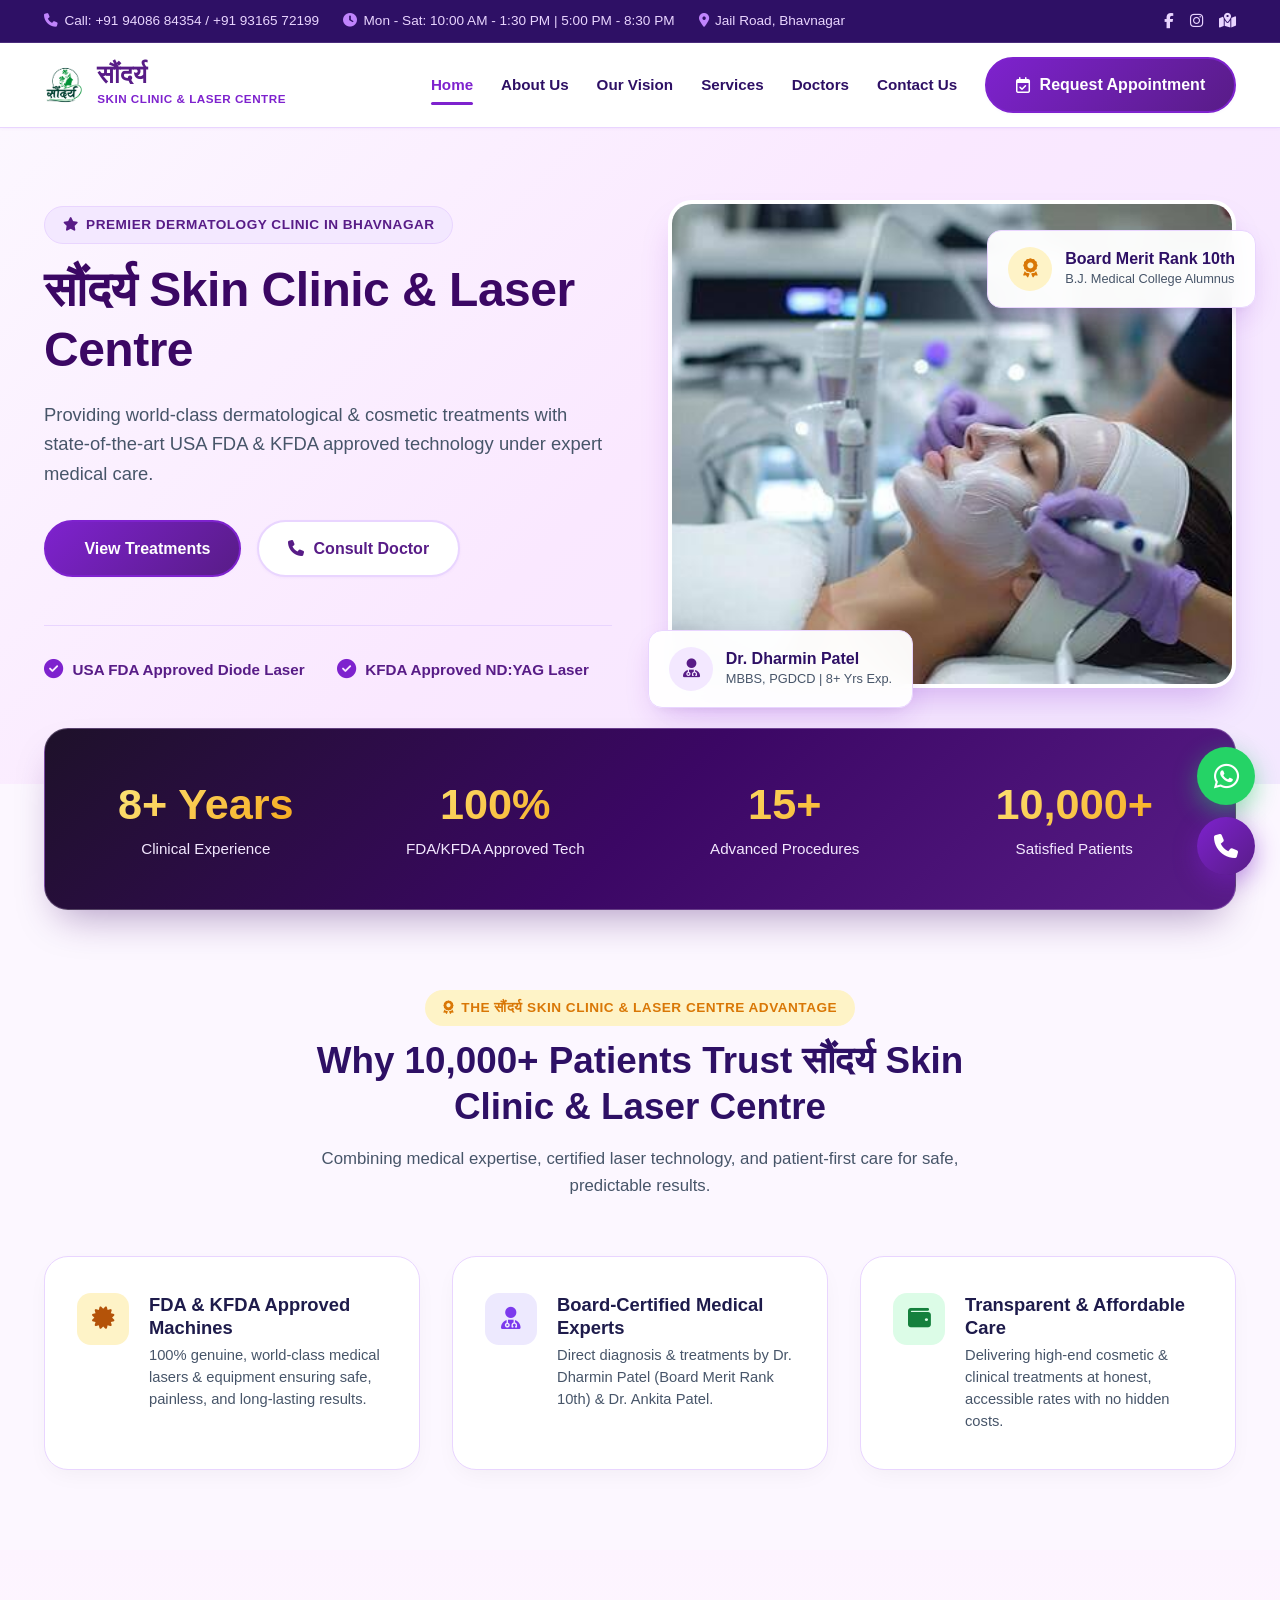
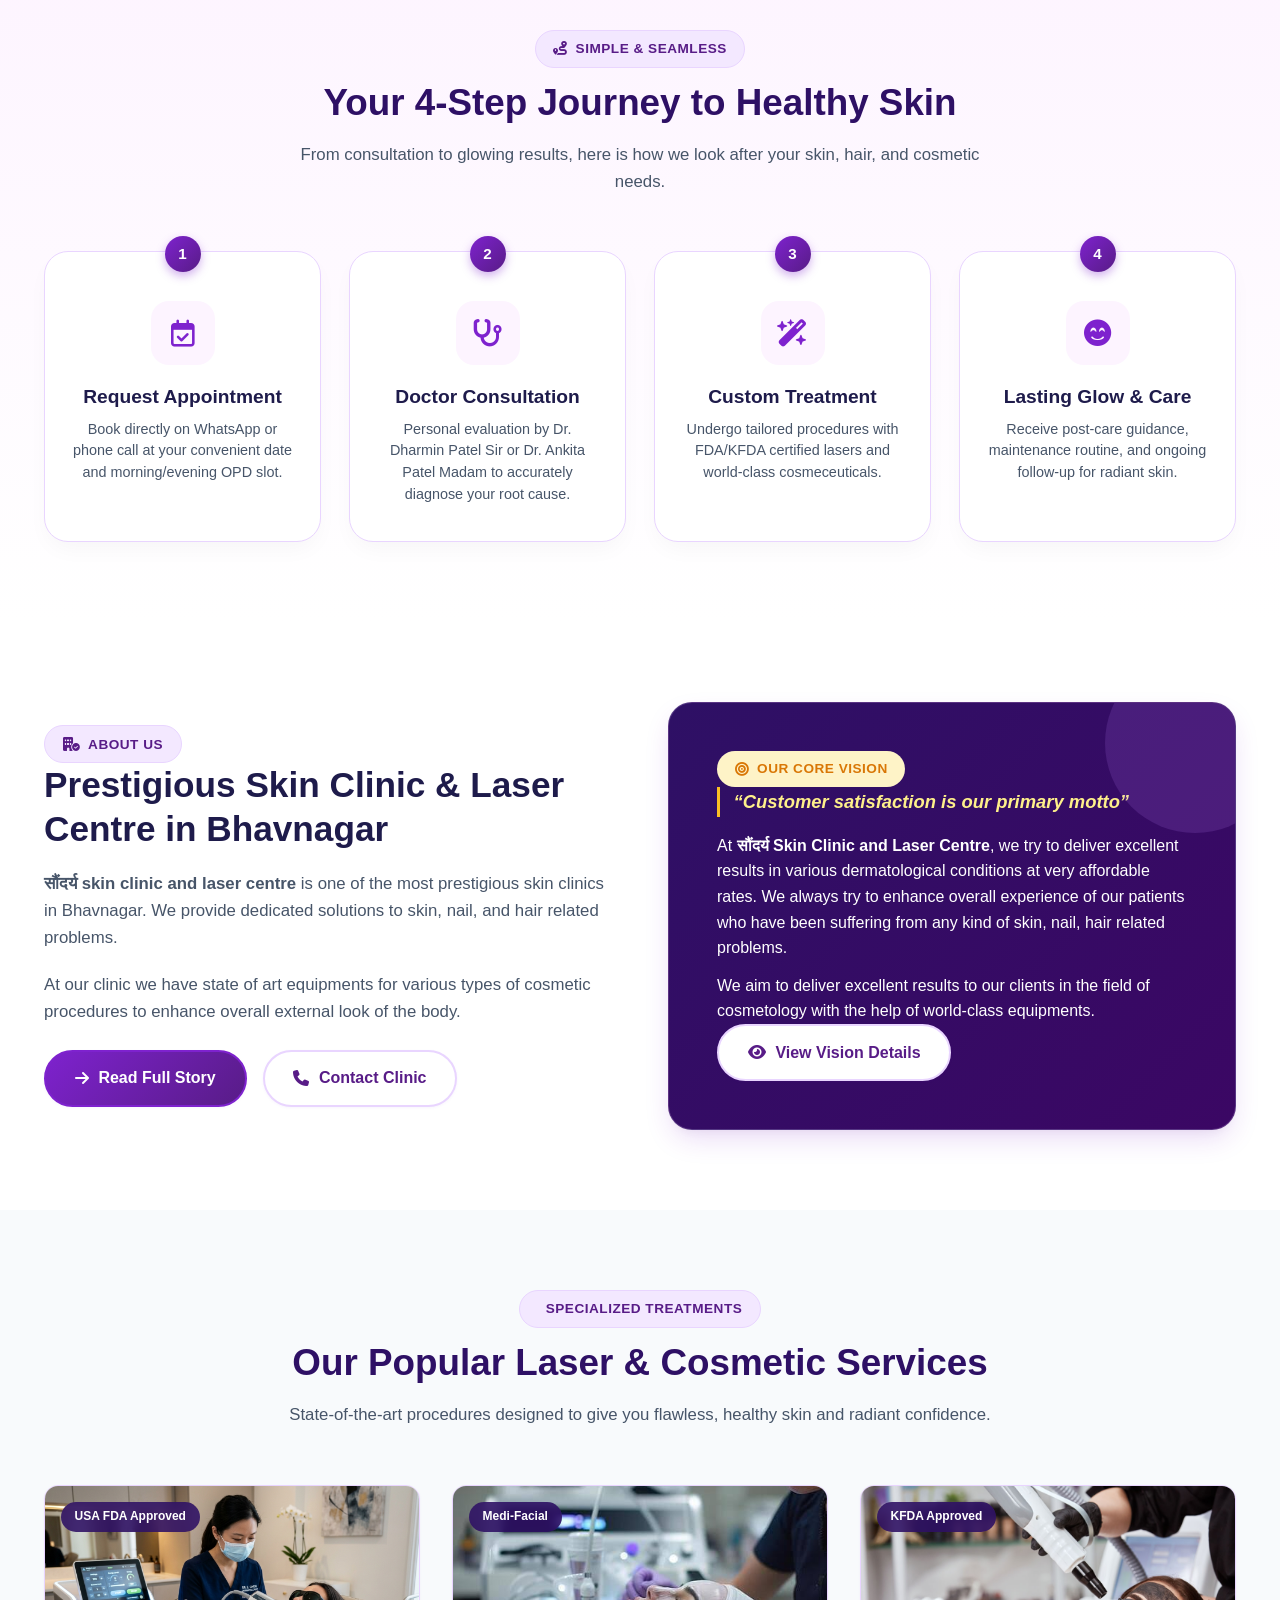
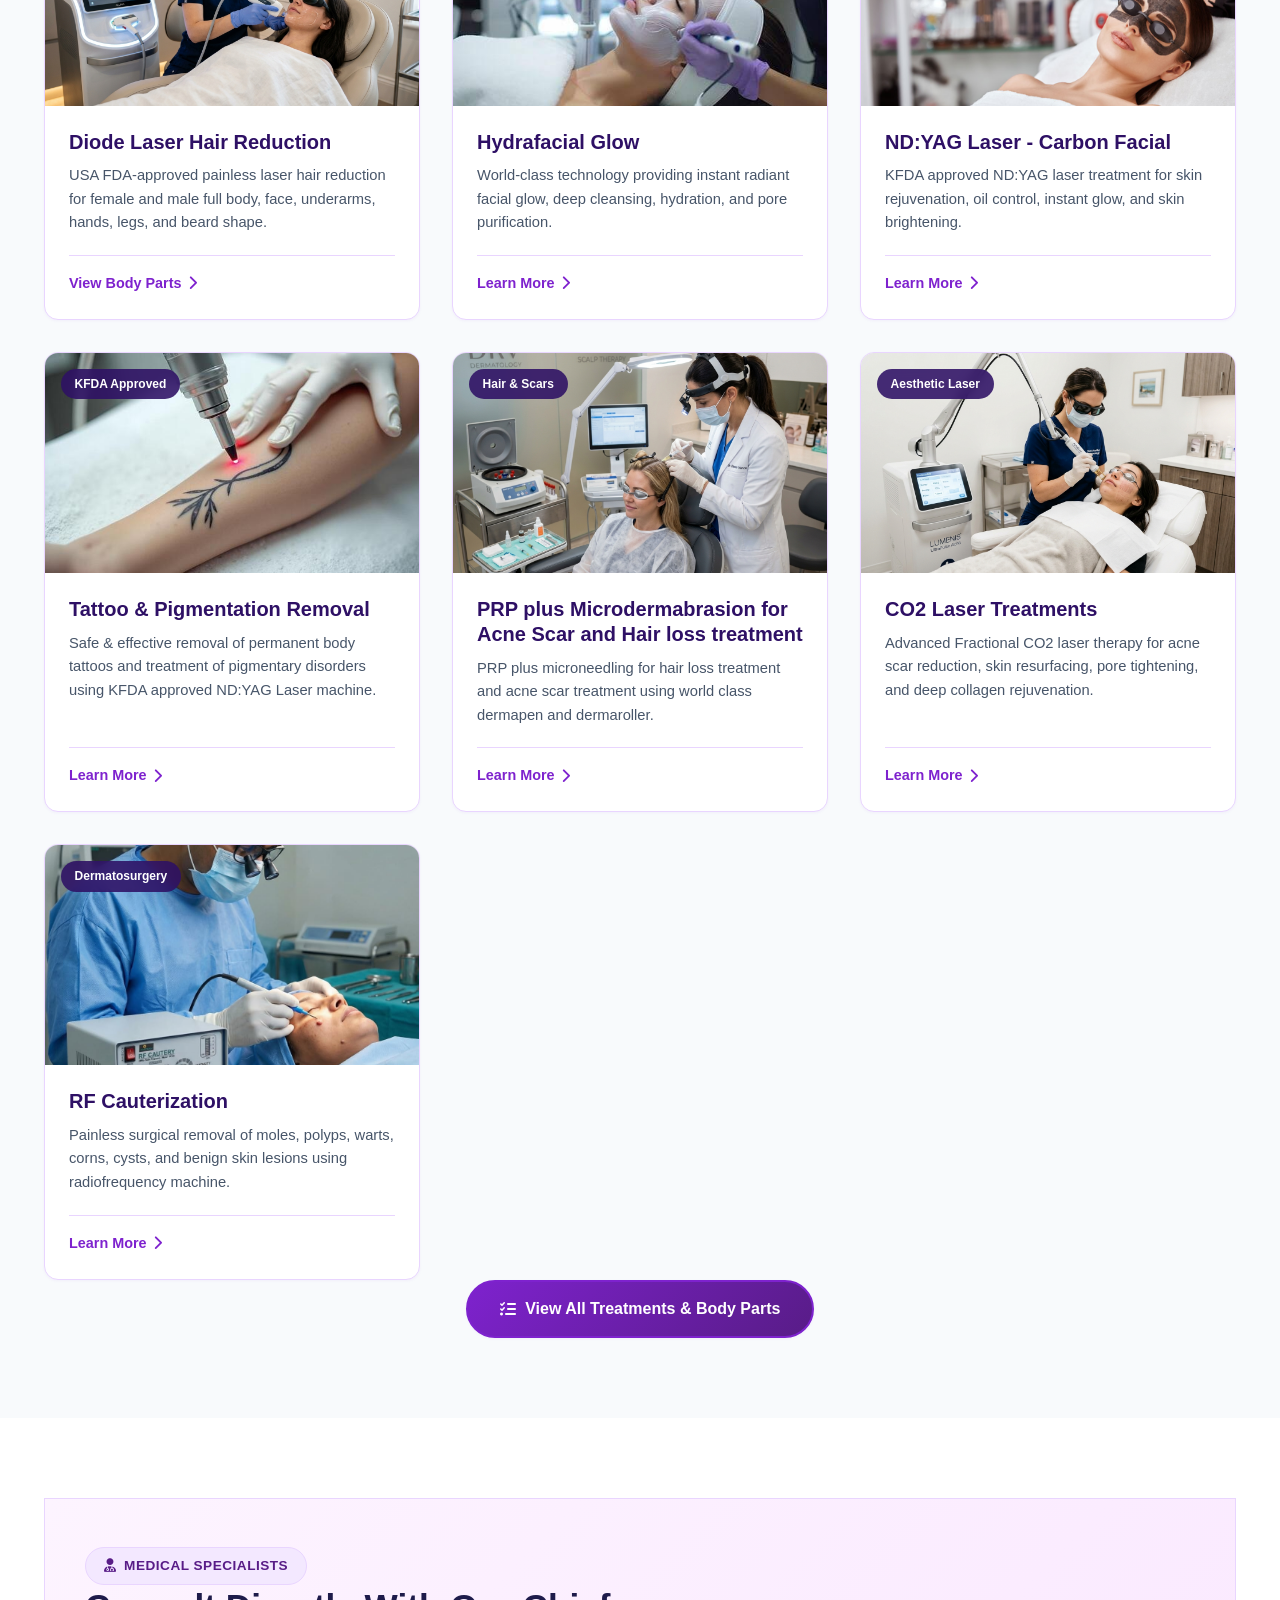
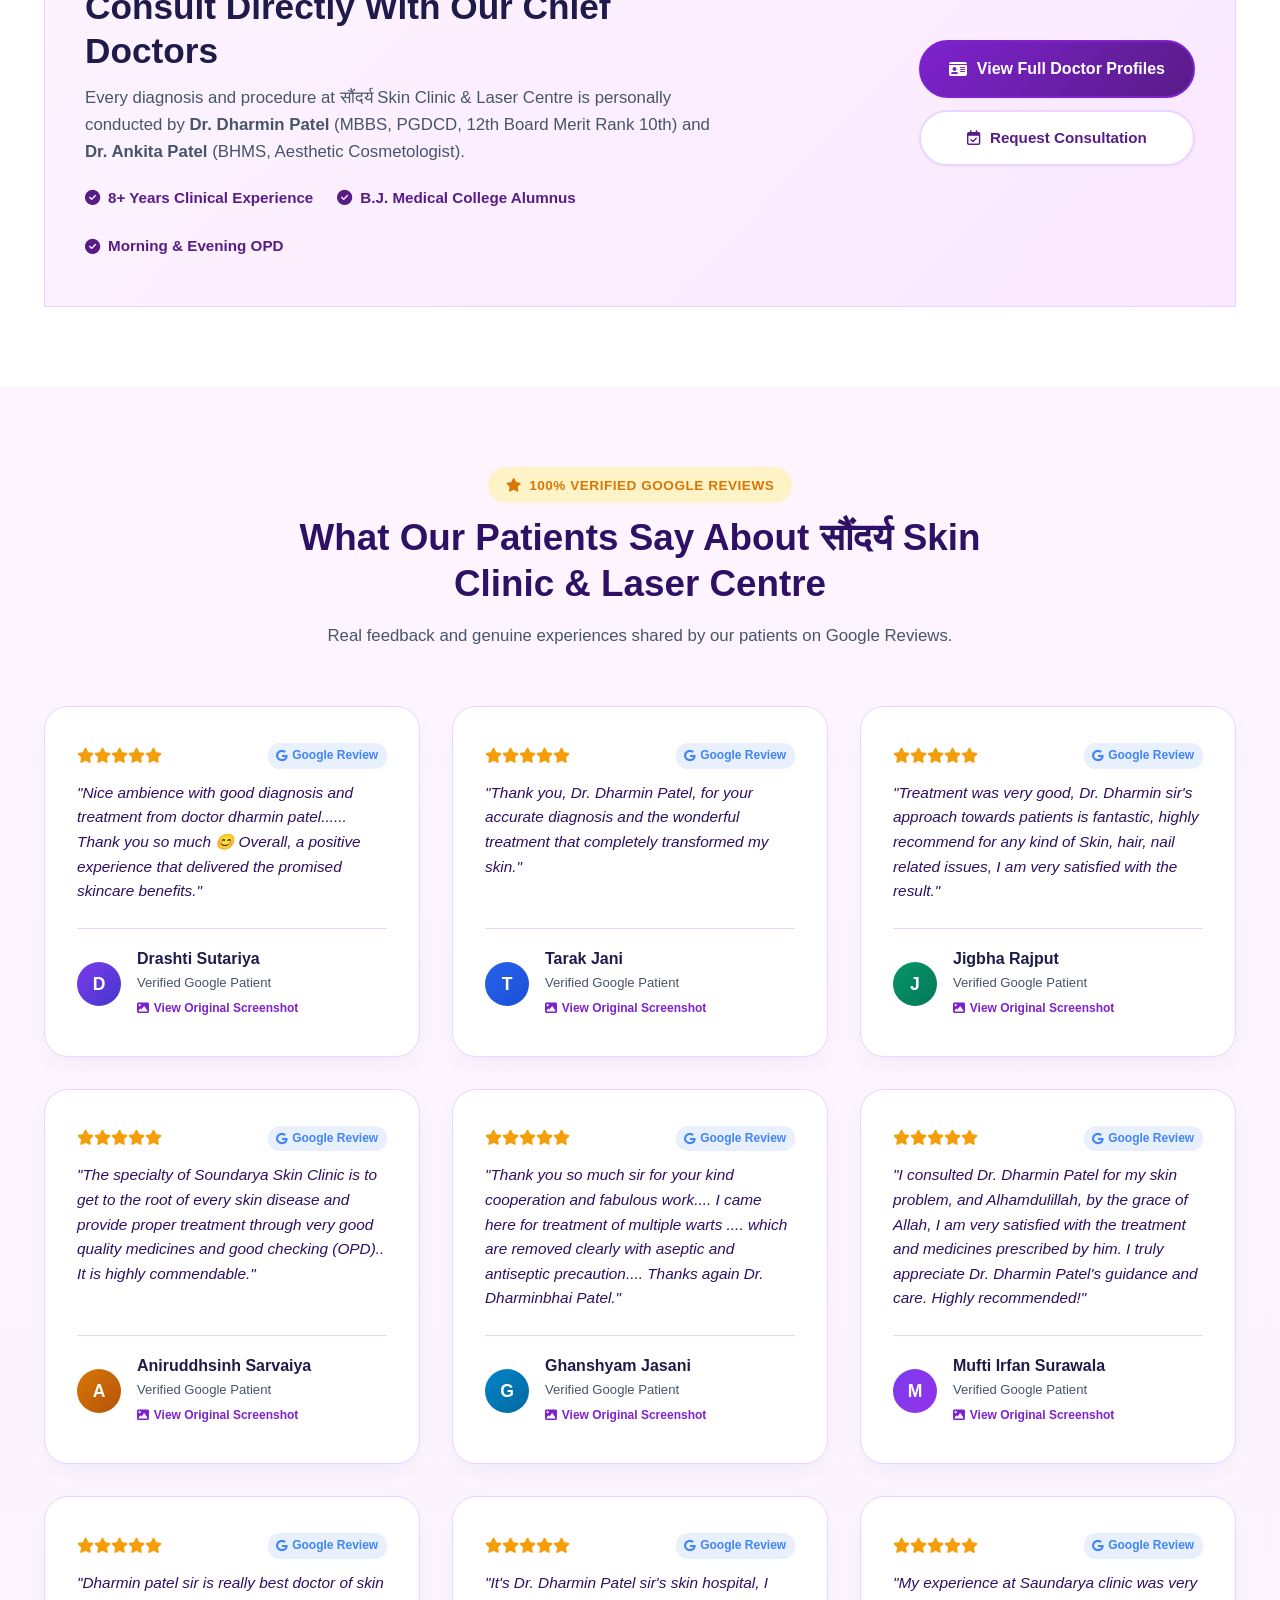
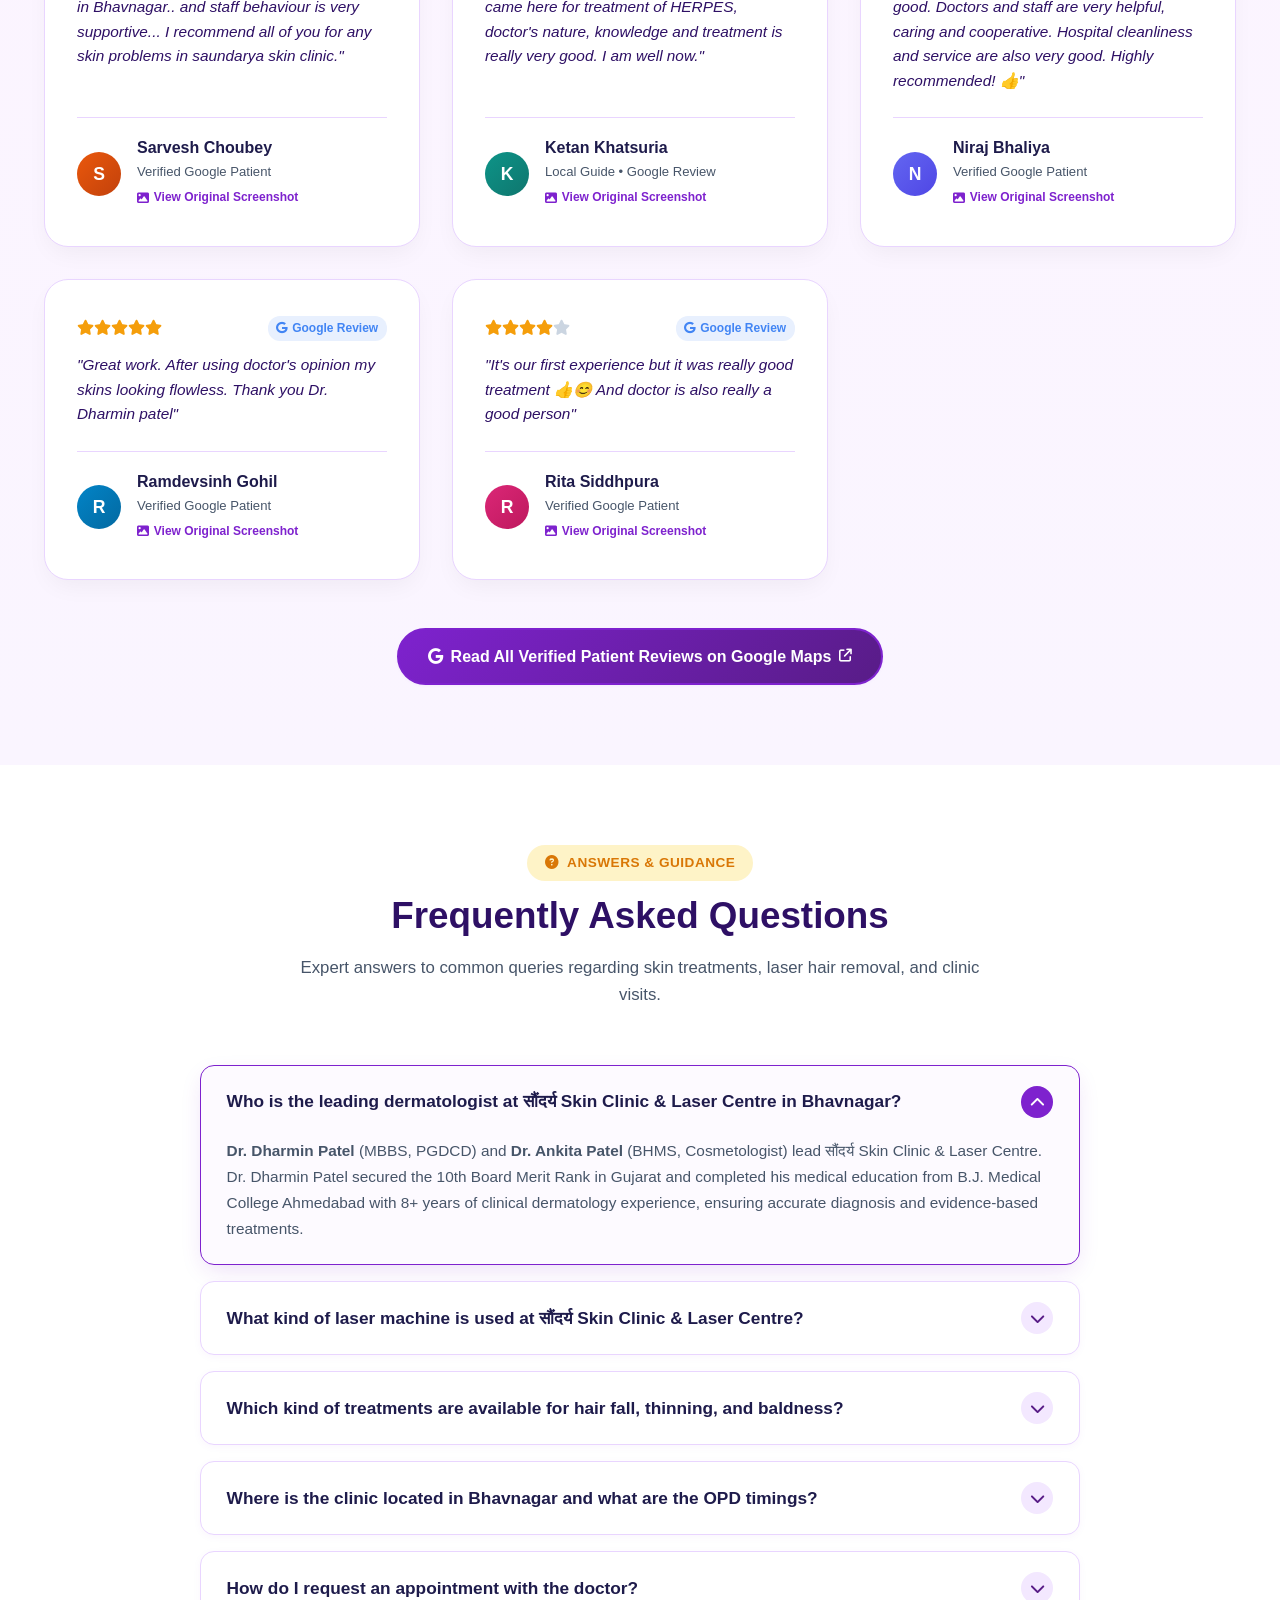
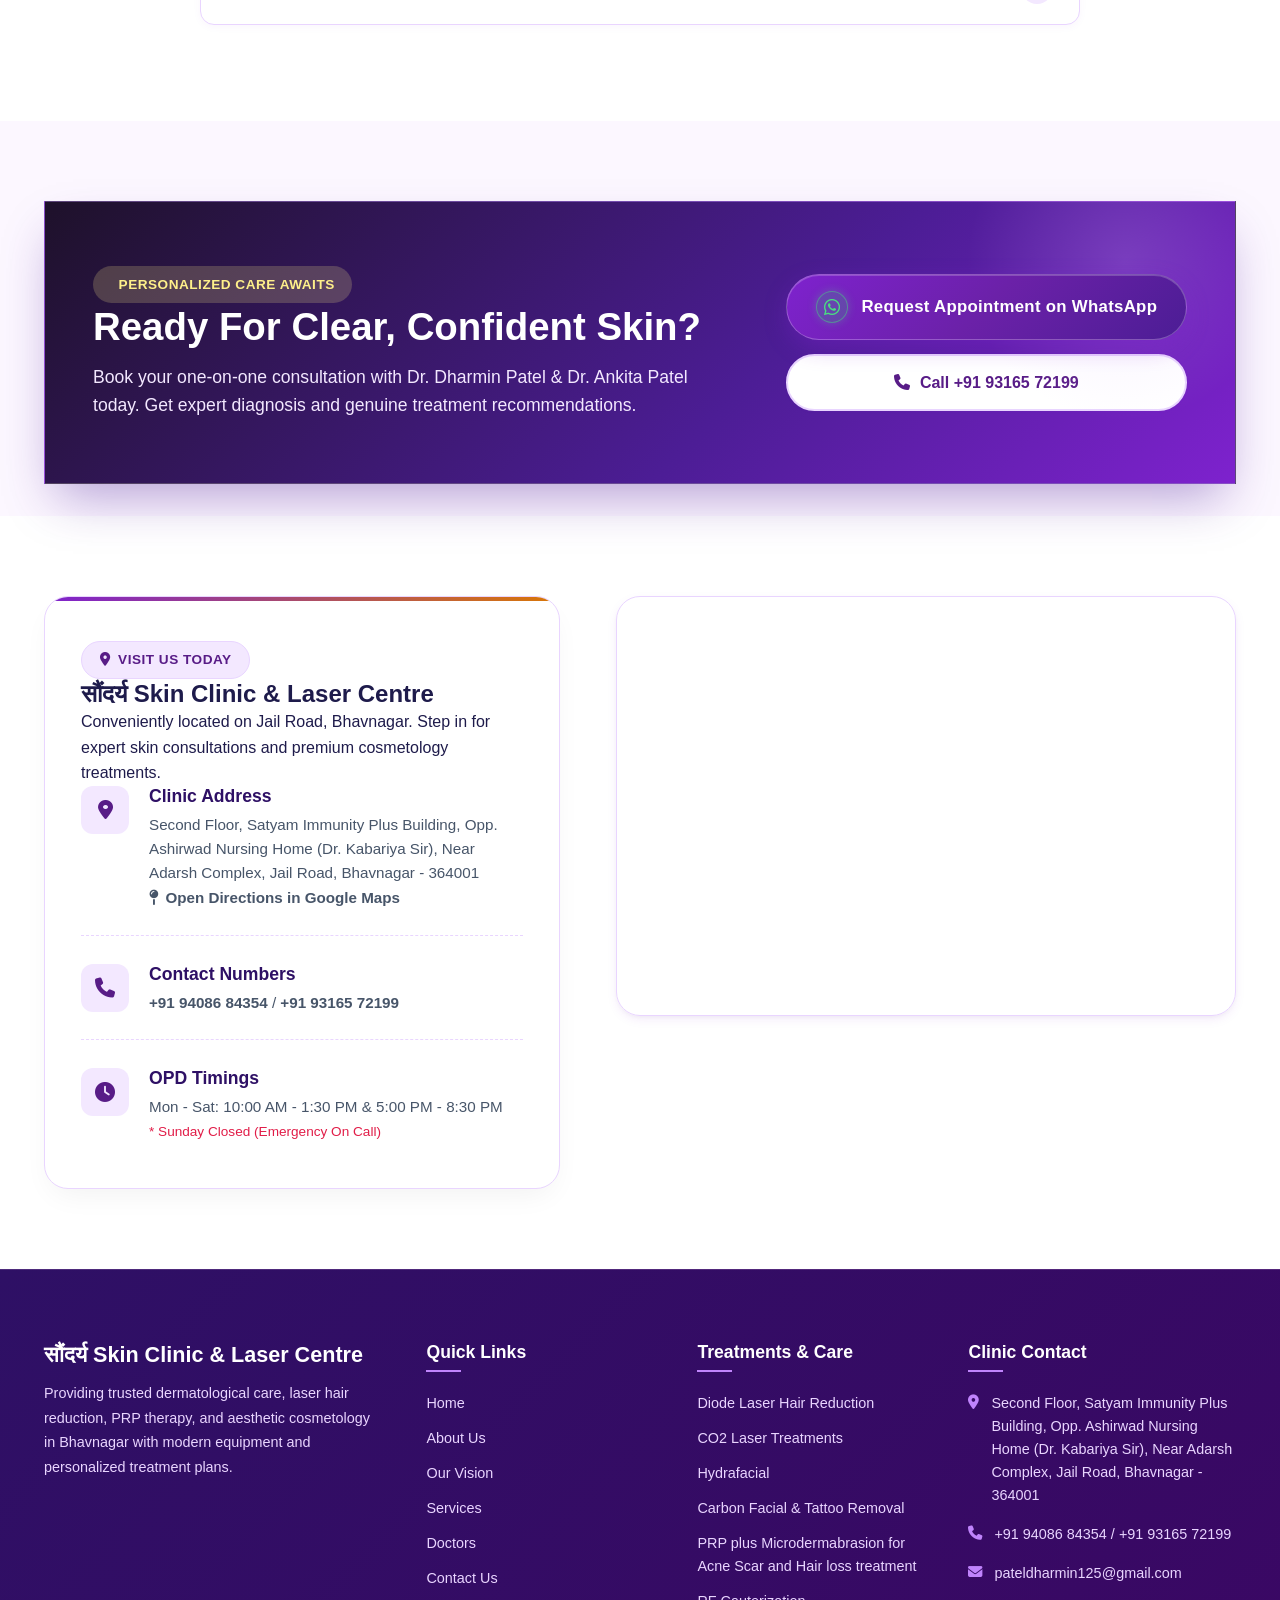
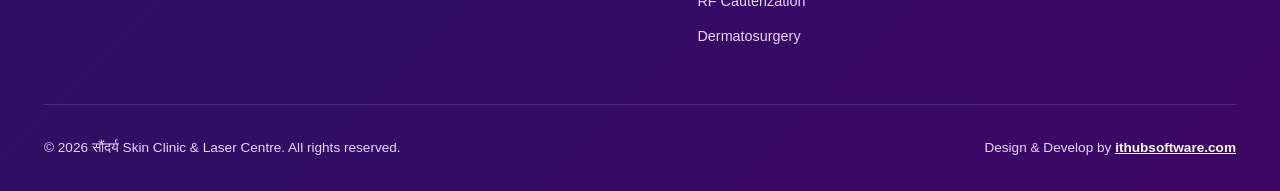
==== commit 6ac739bd: "Add files via upload" ====
--- a/index.html
+++ b/index.html
@@ -4,8 +4,8 @@
   <meta charset="UTF-8">
   <meta name="viewport" content="width=device-width, initial-scale=1.0">
   <title>सौंदर्य Skin Clinic &amp; Laser Centre | Best Dermatologist in Bhavnagar</title>
-  <meta name="description" content="सौंदर्य Skin Clinic &amp; Laser Centre in Bhavnagar offers advanced skin care, USA FDA approved Diode laser hair reduction, PRP, Hydrafacial, tattoo removal &amp; cosmetology treatments by Dr. Dharmin Patel &amp; Dr. Ankita Patel.">
-  <meta name="keywords" content="सौंदर्य Skin Clinic, Saundarya Skin Clinic Bhavnagar, Dr Dharmin Patel, Dr Ankita Patel, Dermatologist in Bhavnagar, Best Skin Specialist Bhavnagar, Skin Doctor Bhavnagar, Laser Hair Removal Bhavnagar, Diode Laser Bhavnagar, Hydrafacial Bhavnagar, PRP Treatment Bhavnagar, Acne Treatment Bhavnagar, Vitiligo Doctor Bhavnagar, Tattoo Removal Bhavnagar">
+  <meta name="description" content="सौंदर्य Skin Clinic &amp; Laser Centre in Bhavnagar offers advanced skin care, USA FDA approved Diode laser hair reduction, Fractional CO2 laser treatments, PRP, Hydrafacial, tattoo removal &amp; cosmetology treatments by Dr. Dharmin Patel &amp; Dr. Ankita Patel.">
+  <meta name="keywords" content="सौंदर्य Skin Clinic, Saundarya Skin Clinic Bhavnagar, Dr Dharmin Patel, Dr Ankita Patel, Dermatologist in Bhavnagar, Best Skin Specialist Bhavnagar, Skin Doctor Bhavnagar, CO2 Laser Bhavnagar, Fractional CO2 Laser Treatment, Laser Hair Removal Bhavnagar, Diode Laser Bhavnagar, Hydrafacial Bhavnagar, PRP Treatment Bhavnagar, Acne Treatment Bhavnagar, Vitiligo Doctor Bhavnagar, Tattoo Removal Bhavnagar">
   <meta name="author" content="Dr. Dharmin Patel &amp; Dr. Ankita Patel">
   <meta name="robots" content="index, follow, max-image-preview:large, max-snippet:-1, max-video-preview:-1">
   <link rel="canonical" href="https://saundaryaskinclinic.com/">
@@ -62,7 +62,7 @@
         "logo": "https://saundaryaskinclinic.com/assets/images/logo.png",
         "image": "https://saundaryaskinclinic.com/assets/images/hydrafacial.jpg",
         "description": "Leading Dermatology & Aesthetic Laser Clinic in Bhavnagar offering USA FDA approved Diode laser hair reduction, Hydrafacial, PRP hair loss therapy, tattoo removal, chemical peels, and clinical skin treatments.",
-        "telephone": ["+919316572199", "+919173187399"],
+        "telephone": ["+919408684354", "+919316572199"],
         "email": "pateldharmin125@gmail.com",
         "priceRange": "₹₹",
         "currenciesAccepted": "INR",
@@ -113,6 +113,11 @@
           },
           {
             "@type": "MedicalProcedure",
+            "name": "Fractional CO2 Laser Treatments",
+            "description": "Advanced Fractional CO2 laser for deep acne scar reduction, skin resurfacing, pore tightening, and deep collagen rejuvenation."
+          },
+          {
+            "@type": "MedicalProcedure",
             "name": "Hydrafacial Instant Glow Medi-Facial",
             "description": "Deep cleansing, exfoliation, hydration, and instant radiant glow."
           },
@@ -190,7 +195,7 @@
             "name": "How can I request an appointment with the doctor at सौंदर्य Skin Clinic & Laser Centre?",
             "acceptedAnswer": {
               "@type": "Answer",
-              "text": "You can request an appointment directly by clicking the 'Request Appointment' button on the website, sending a message on clinic WhatsApp (+91 93165 72199), or calling +91 93165 72199 / +91 91731 87399."
+              "text": "You can request an appointment directly by clicking the 'Request Appointment' button on the website, sending a message on clinic WhatsApp (+91 93165 72199), or calling +91 94086 84354 / +91 93165 72199."
             }
           }
         ]
@@ -207,7 +212,7 @@
       <div class="top-info">
         <div class="top-info-item">
           <i class="fa-solid fa-phone"></i>
-          <span>Call: <a href="tel:9316572199">+91 93165 72199</a> / <a href="tel:9173187399">91731 87399</a></span>
+          <span>Call: <a href="tel:9408684354">+91 94086 84354</a> / <a href="tel:9316572199">+91 93165 72199</a></span>
         </div>
         <div class="top-info-item">
           <i class="fa-solid fa-clock"></i>
@@ -551,6 +556,21 @@
             <p>PRP plus microneedling for hair loss treatment and acne scar treatment using world class dermapen and dermaroller.</p>
             <div class="service-footer">
               <a href="services.html#prp" class="service-link">Learn More <i class="fa-solid fa-chevron-right"></i></a>
+            </div>
+          </div>
+        </div>
+
+        <!-- Service: CO2 Laser Treatments -->
+        <div class="service-card">
+          <div class="service-img">
+            <img src="assets/images/co2-laser.jpg" alt="CO2 Laser Treatments">
+            <span class="service-category-badge">Aesthetic Laser</span>
+          </div>
+          <div class="service-body">
+            <h3>CO2 Laser Treatments</h3>
+            <p>Advanced Fractional CO2 laser therapy for acne scar reduction, skin resurfacing, pore tightening, and deep collagen rejuvenation.</p>
+            <div class="service-footer">
+              <a href="services.html#co2" class="service-link">Learn More <i class="fa-solid fa-chevron-right"></i></a>
             </div>
           </div>
         </div>
@@ -1011,7 +1031,7 @@
             <span class="faq-icon"><i class="fa-solid fa-chevron-down"></i></span>
           </button>
           <div class="faq-answer">
-            <p>You can request an appointment directly through our website by clicking the <strong>"Request Appointment"</strong> button, contacting our clinic desk on WhatsApp at <a href="https://wa.me/919316572199" style="color: var(--primary); font-weight: 600;">+91 93165 72199</a>, or calling <a href="tel:9316572199" style="color: var(--primary); font-weight: 600;">+91 93165 72199 / 91731 87399</a>.</p>
+            <p>You can request an appointment directly through our website by clicking the <strong>"Request Appointment"</strong> button, contacting our clinic desk on WhatsApp at <a href="https://wa.me/919316572199" style="color: var(--primary); font-weight: 600;">+91 93165 72199</a>, or calling <a href="tel:9408684354" style="color: var(--primary); font-weight: 600;">+91 94086 84354</a> / <a href="tel:9316572199" style="color: var(--primary); font-weight: 600;">+91 93165 72199</a>.</p>
           </div>
         </div>
       </div>
@@ -1063,7 +1083,7 @@
             <div class="contact-icon"><i class="fa-solid fa-phone"></i></div>
             <div class="contact-text">
               <h4>Contact Numbers</h4>
-              <p><a href="tel:9316572199"><strong>+91 93165 72199</strong></a> / <a href="tel:9173187399"><strong>+91 91731 87399</strong></a></p>
+              <p><a href="tel:9408684354"><strong>+91 94086 84354</strong></a> / <a href="tel:9316572199"><strong>+91 93165 72199</strong></a></p>
             </div>
           </div>
 
@@ -1113,6 +1133,7 @@
           <h4>Treatments & Care</h4>
           <div class="footer-links">
             <a href="services.html#lhr">Diode Laser Hair Reduction</a>
+            <a href="services.html#co2">CO2 Laser Treatments</a>
             <a href="services.html#hydrafacial">Hydrafacial</a>
             <a href="services.html#carbon">Carbon Facial & Tattoo Removal</a>
             <a href="services.html#prp">PRP plus Microdermabrasion for Acne Scar and Hair loss treatment</a>
@@ -1130,7 +1151,7 @@
             </div>
             <div class="footer-contact-item">
               <i class="fa-solid fa-phone"></i>
-              <span>+91 93165 72199 / 91731 87399</span>
+              <span><a href="tel:9408684354">+91 94086 84354</a> / <a href="tel:9316572199">+91 93165 72199</a></span>
             </div>
             <div class="footer-contact-item">
               <i class="fa-solid fa-envelope"></i>
@@ -1142,7 +1163,7 @@
 
       <div class="footer-bottom">
         <p>&copy; 2026 सौंदर्य Skin Clinic & Laser Centre. All rights reserved.</p>
-        <p>Designed for Excellence in Skin & Cosmetology Care.</p>
+        <p><a href="https://ithubsoftware.com" target="_blank" rel="noopener noreferrer">Design &amp; Develop by <strong style="color: #ffffff; text-decoration: underline;">ithubsoftware.com</strong></a></p>
       </div>
     </div>
   </footer>
--- a/assets/css/styles.css
+++ b/assets/css/styles.css
@@ -0,0 +1,2203 @@
+/* ==========================================================================
+   सौंदर्य Skin Clinic & Laser Centre - Master Stylesheet
+   Authentic Luxury Purple Aesthetic Theme
+   ========================================================================== */
+
+:root {
+  --primary: #7e22ce;
+  --primary-dark: #581c87;
+  --primary-deep: #3b0764;
+  --primary-light: #f3e8ff;
+  --primary-subtle: #faf5ff;
+  --primary-glow: #c084fc;
+  
+  --accent: #d97706;
+  --accent-light: #fef3c7;
+  
+  --dark: #1e1b4b;
+  --dark-subtle: #2e1065;
+  --slate: #475569;
+  --light-slate: #94a3b8;
+  --bg-light: #fcf7ff;
+  --bg-card: #ffffff;
+  --purple-rose: #fae8ff;
+  --border-color: #e9d5ff;
+  
+  --font-heading: 'Outfit', sans-serif;
+  --font-body: 'Plus Jakarta Sans', sans-serif;
+  
+  --shadow-sm: 0 1px 3px rgba(126, 34, 206, 0.05);
+  --shadow-md: 0 4px 12px -2px rgba(126, 34, 206, 0.1), 0 2px 4px -1px rgba(0,0,0,0.04);
+  --shadow-lg: 0 12px 28px -5px rgba(126, 34, 206, 0.18), 0 8px 10px -6px rgba(0,0,0,0.04);
+  --shadow-hover: 0 20px 35px -10px rgba(126, 34, 206, 0.28);
+  
+  --radius-sm: 8px;
+  --radius-md: 14px;
+  --radius-lg: 24px;
+  --radius-full: 9999px;
+  
+  --transition: all 0.3s cubic-bezier(0.4, 0, 0.2, 1);
+}
+
+/* Reset & Base */
+*, *::before, *::after {
+  box-sizing: border-box;
+  margin: 0;
+  padding: 0;
+}
+
+html {
+  scroll-behavior: smooth;
+  font-size: 16px;
+}
+
+body {
+  font-family: var(--font-body);
+  color: var(--dark);
+  background-color: var(--bg-light);
+  line-height: 1.6;
+  overflow-x: hidden;
+}
+
+h1, h2, h3, h4, h5, h6 {
+  font-family: var(--font-heading);
+  font-weight: 700;
+  line-height: 1.25;
+  color: var(--dark);
+}
+
+a {
+  color: inherit;
+  text-decoration: none;
+  transition: var(--transition);
+}
+
+img {
+  max-width: 100%;
+  height: auto;
+  display: block;
+}
+
+ul {
+  list-style: none;
+}
+
+.container {
+  width: 100%;
+  max-width: 1240px;
+  margin: 0 auto;
+  padding: 0 1.5rem;
+}
+
+.section-padding {
+  padding: 5rem 0;
+}
+
+@media (max-width: 768px) {
+  .section-padding {
+    padding: 3.5rem 0;
+  }
+}
+
+/* Typography Helpers */
+.text-gradient {
+  background: linear-gradient(135deg, var(--primary) 0%, var(--primary-deep) 100%);
+  -webkit-background-clip: text;
+  -webkit-text-fill-color: transparent;
+}
+
+.badge {
+  display: inline-flex;
+  align-items: center;
+  gap: 0.5rem;
+  padding: 0.45rem 1.1rem;
+  border-radius: var(--radius-full);
+  font-size: 0.85rem;
+  font-weight: 600;
+  letter-spacing: 0.5px;
+  text-transform: uppercase;
+}
+
+.badge-primary {
+  background-color: var(--primary-light);
+  color: var(--primary-dark);
+  border: 1px solid var(--border-color);
+}
+
+.badge-gold {
+  background-color: var(--accent-light);
+  color: var(--accent);
+}
+
+.section-header {
+  text-align: center;
+  max-width: 720px;
+  margin: 0 auto 3.5rem;
+}
+
+.section-header h2 {
+  font-size: 2.3rem;
+  margin: 0.75rem 0 1rem;
+  color: var(--dark-subtle);
+}
+
+.section-header p {
+  color: var(--slate);
+  font-size: 1.05rem;
+}
+
+/* Buttons */
+.btn {
+  display: inline-flex;
+  align-items: center;
+  justify-content: center;
+  gap: 0.6rem;
+  padding: 0.85rem 1.8rem;
+  font-family: var(--font-heading);
+  font-weight: 600;
+  font-size: 1rem;
+  border-radius: var(--radius-full);
+  border: 2px solid transparent;
+  cursor: pointer;
+  transition: var(--transition);
+  box-shadow: var(--shadow-sm);
+}
+
+.btn-primary {
+  background: linear-gradient(135deg, var(--primary) 0%, var(--primary-dark) 100%);
+  color: #ffffff;
+  border-color: var(--primary);
+}
+
+.btn-primary:hover {
+  background: linear-gradient(135deg, var(--primary-dark) 0%, var(--primary-deep) 100%);
+  border-color: var(--primary-deep);
+  transform: translateY(-2px);
+  box-shadow: var(--shadow-hover);
+}
+
+.btn-secondary {
+  background-color: #ffffff;
+  color: var(--primary-dark);
+  border-color: var(--border-color);
+}
+
+.btn-secondary:hover {
+  background-color: var(--primary-light);
+  border-color: var(--primary);
+  color: var(--primary-deep);
+  transform: translateY(-2px);
+}
+
+.btn-outline {
+  background-color: transparent;
+  color: var(--primary);
+  border-color: var(--primary);
+}
+
+.btn-outline:hover {
+  background-color: var(--primary);
+  color: #ffffff;
+  transform: translateY(-2px);
+}
+
+.btn-gold {
+  background-color: var(--accent);
+  color: #ffffff;
+}
+
+.btn-gold:hover {
+  background-color: #b45309;
+  transform: translateY(-2px);
+}
+
+/* Header & Navbar */
+.top-bar {
+  background-color: var(--dark-subtle);
+  color: #e9d5ff;
+  font-size: 0.85rem;
+  padding: 0.55rem 0;
+  border-bottom: 1px solid rgba(233, 213, 255, 0.15);
+}
+
+.top-bar-flex {
+  display: flex;
+  justify-content: space-between;
+  align-items: center;
+  flex-wrap: wrap;
+  gap: 1rem;
+}
+
+.top-info {
+  display: flex;
+  align-items: center;
+  gap: 1.5rem;
+}
+
+.top-info-item {
+  display: flex;
+  align-items: center;
+  gap: 0.4rem;
+}
+
+.top-info-item i {
+  color: var(--primary-glow);
+}
+
+.top-social {
+  display: flex;
+  align-items: center;
+  gap: 1rem;
+}
+
+.top-social a {
+  color: #e9d5ff;
+  font-size: 0.95rem;
+}
+
+.top-social a:hover {
+  color: var(--primary-glow);
+}
+
+.navbar {
+  position: sticky;
+  top: 0;
+  z-index: 1000;
+  background-color: rgba(255, 255, 255, 0.94);
+  backdrop-filter: blur(12px);
+  -webkit-backdrop-filter: blur(12px);
+  border-bottom: 1px solid var(--border-color);
+  box-shadow: var(--shadow-sm);
+  transition: var(--transition);
+}
+
+.navbar-container {
+  display: flex;
+  align-items: center;
+  justify-content: space-between;
+  height: 84px;
+}
+
+.logo-brand {
+  display: flex;
+  align-items: center;
+  gap: 0.85rem;
+}
+
+.logo-brand img {
+  height: 56px;
+  width: auto;
+  object-fit: contain;
+}
+
+.logo-text {
+  display: flex;
+  flex-direction: column;
+}
+
+.logo-title {
+  font-family: 'Noto Sans Devanagari', var(--font-heading), 'Nirmala UI', sans-serif;
+  font-weight: 800;
+  font-size: 1.55rem;
+  color: var(--primary-dark);
+  letter-spacing: 0;
+  line-height: 1.15;
+}
+
+.logo-subtitle {
+  font-size: 0.73rem;
+  color: var(--primary);
+  font-weight: 700;
+  letter-spacing: 0.5px;
+  text-transform: uppercase;
+}
+
+.nav-links {
+  display: flex;
+  align-items: center;
+  gap: 1.75rem;
+}
+
+.nav-link {
+  font-family: var(--font-heading);
+  font-weight: 600;
+  font-size: 0.95rem;
+  color: var(--dark-subtle);
+  position: relative;
+  padding: 0.5rem 0;
+}
+
+.nav-link:hover, .nav-link.active {
+  color: var(--primary);
+}
+
+.nav-link.active::after {
+  content: '';
+  position: absolute;
+  bottom: 0;
+  left: 0;
+  width: 100%;
+  height: 3px;
+  background: var(--primary);
+  border-radius: 2px;
+}
+
+.mobile-toggle {
+  display: none;
+  background: none;
+  border: none;
+  font-size: 1.6rem;
+  color: var(--primary-dark);
+  cursor: pointer;
+}
+
+/* Mobile Drawer Nav */
+.mobile-nav {
+  position: fixed;
+  top: 0;
+  right: -100%;
+  width: 310px;
+  height: 100vh;
+  background-color: #ffffff;
+  z-index: 1100;
+  padding: 2rem 1.5rem;
+  box-shadow: -5px 0 25px rgba(59, 7, 100, 0.2);
+  transition: right 0.35s cubic-bezier(0.4, 0, 0.2, 1);
+  display: flex;
+  flex-direction: column;
+}
+
+.mobile-nav.open {
+  right: 0;
+}
+
+.mobile-nav-header {
+  display: flex;
+  align-items: center;
+  justify-content: space-between;
+  margin-bottom: 2rem;
+  padding-bottom: 1rem;
+  border-bottom: 1px solid var(--border-color);
+}
+
+.mobile-nav-header .logo-brand {
+  display: flex;
+  align-items: center;
+  gap: 0.9rem;
+}
+
+.mobile-nav-header .logo-brand img {
+  height: 80px;
+  width: auto;
+  object-fit: contain;
+}
+
+.mobile-nav-header .logo-brand .logo-title {
+  font-size: 1.8rem !important;
+  font-weight: 800;
+  line-height: 1.15;
+}
+
+.mobile-close-btn {
+  background: none;
+  border: none;
+  font-size: 1.5rem;
+  color: var(--dark);
+  cursor: pointer;
+}
+
+.mobile-links {
+  display: flex;
+  flex-direction: column;
+  gap: 1.25rem;
+}
+
+.mobile-link {
+  font-family: var(--font-heading);
+  font-weight: 600;
+  font-size: 1.1rem;
+  color: var(--dark);
+  padding: 0.5rem 0;
+}
+
+.mobile-link.active {
+  color: var(--primary);
+}
+
+.overlay {
+  position: fixed;
+  top: 0;
+  left: 0;
+  width: 100%;
+  height: 100%;
+  background: rgba(30, 27, 75, 0.6);
+  backdrop-filter: blur(4px);
+  z-index: 1050;
+  opacity: 0;
+  visibility: hidden;
+  transition: var(--transition);
+}
+
+.overlay.active {
+  opacity: 1;
+  visibility: visible;
+}
+
+/* Hero Section */
+.hero {
+  position: relative;
+  background: linear-gradient(135deg, #fcf7ff 0%, #fae8ff 50%, #f3e8ff 100%);
+  padding: 4.5rem 0 6rem;
+  overflow: hidden;
+}
+
+.hero-grid {
+  display: grid;
+  grid-template-columns: 1fr 1fr;
+  gap: 3.5rem;
+  align-items: center;
+}
+
+.hero-content h1 {
+  font-size: 3rem;
+  letter-spacing: -0.5px;
+  margin: 1rem 0 1.25rem;
+  color: var(--primary-deep);
+}
+
+.hero-content p {
+  font-size: 1.15rem;
+  color: var(--slate);
+  margin-bottom: 2rem;
+}
+
+.hero-btns {
+  display: flex;
+  align-items: center;
+  gap: 1rem;
+  flex-wrap: wrap;
+}
+
+.hero-features {
+  display: flex;
+  gap: 2rem;
+  margin-top: 3rem;
+  padding-top: 2rem;
+  border-top: 1px solid var(--border-color);
+}
+
+.hero-feature-item {
+  display: flex;
+  align-items: center;
+  gap: 0.6rem;
+  font-weight: 600;
+  font-size: 0.95rem;
+  color: var(--primary-dark);
+}
+
+.hero-feature-item i {
+  color: var(--primary);
+  font-size: 1.2rem;
+}
+
+.hero-image-wrapper {
+  position: relative;
+}
+
+.hero-image-card {
+  position: relative;
+  border-radius: var(--radius-lg);
+  overflow: hidden;
+  box-shadow: var(--shadow-hover);
+  border: 4px solid #ffffff;
+}
+
+.hero-image-card img {
+  width: 100%;
+  height: 480px;
+  object-fit: cover;
+}
+
+.hero-float-badge {
+  position: absolute;
+  background: rgba(255, 255, 255, 0.96);
+  backdrop-filter: blur(10px);
+  border-radius: var(--radius-md);
+  padding: 1rem 1.25rem;
+  box-shadow: var(--shadow-lg);
+  display: flex;
+  align-items: center;
+  gap: 0.8rem;
+  z-index: 10;
+  border: 1px solid var(--border-color);
+}
+
+.hero-float-1 {
+  bottom: -20px;
+  left: -20px;
+}
+
+.hero-float-2 {
+  top: 30px;
+  right: -20px;
+}
+
+.float-icon {
+  width: 44px;
+  height: 44px;
+  border-radius: 50%;
+  background: var(--primary-light);
+  color: var(--primary-dark);
+  display: flex;
+  align-items: center;
+  justify-content: center;
+  font-size: 1.2rem;
+}
+
+.float-text h4 {
+  font-size: 1rem;
+  margin: 0;
+  color: var(--dark-subtle);
+}
+
+.float-text p {
+  font-size: 0.8rem;
+  color: var(--slate);
+  margin: 0;
+}
+
+/* Highlights Counter Banner */
+.stats-banner {
+  background: linear-gradient(135deg, var(--dark-subtle) 0%, var(--primary-deep) 100%);
+  color: #ffffff;
+  padding: 3rem 0;
+  margin-top: -3rem;
+  position: relative;
+  z-index: 20;
+  border-radius: var(--radius-md);
+  box-shadow: var(--shadow-lg);
+  border: 1px solid rgba(233, 213, 255, 0.2);
+}
+
+.stats-grid {
+  display: grid;
+  grid-template-columns: repeat(4, 1fr);
+  gap: 2rem;
+  text-align: center;
+}
+
+.stat-item h3 {
+  font-size: 2.5rem;
+  color: var(--primary-glow);
+  margin-bottom: 0.3rem;
+}
+
+.stat-item p {
+  color: #e9d5ff;
+  font-size: 0.95rem;
+}
+
+/* Feature Cards Grid */
+.cards-grid {
+  display: grid;
+  grid-template-columns: repeat(3, 1fr);
+  gap: 2rem;
+}
+
+.feature-card {
+  background: var(--bg-card);
+  border-radius: var(--radius-md);
+  padding: 2.25rem 1.75rem;
+  border: 1px solid var(--border-color);
+  box-shadow: var(--shadow-sm);
+  transition: var(--transition);
+  position: relative;
+}
+
+.feature-card:hover {
+  transform: translateY(-6px);
+  box-shadow: var(--shadow-hover);
+  border-color: var(--primary-glow);
+}
+
+.card-icon {
+  width: 56px;
+  height: 56px;
+  border-radius: var(--radius-md);
+  background: var(--primary-light);
+  color: var(--primary-dark);
+  display: flex;
+  align-items: center;
+  justify-content: center;
+  font-size: 1.5rem;
+  margin-bottom: 1.5rem;
+}
+
+.feature-card h3 {
+  font-size: 1.3rem;
+  margin-bottom: 0.75rem;
+  color: var(--dark-subtle);
+}
+
+.feature-card p {
+  color: var(--slate);
+  font-size: 0.95rem;
+}
+
+/* Service Card Layout */
+.service-card {
+  background: var(--bg-card);
+  border-radius: var(--radius-md);
+  overflow: hidden;
+  border: 1px solid var(--border-color);
+  box-shadow: var(--shadow-sm);
+  transition: var(--transition);
+  display: flex;
+  flex-direction: column;
+}
+
+.service-card:hover {
+  transform: translateY(-6px);
+  box-shadow: var(--shadow-hover);
+}
+
+.service-img {
+  position: relative;
+  height: 220px;
+  overflow: hidden;
+}
+
+.service-img img {
+  width: 100%;
+  height: 100%;
+  object-fit: cover;
+  transition: transform 0.5s ease;
+}
+
+.service-card:hover .service-img img {
+  transform: scale(1.08);
+}
+
+.service-category-badge {
+  position: absolute;
+  top: 1rem;
+  left: 1rem;
+  background: rgba(46, 16, 101, 0.88);
+  color: #ffffff;
+  padding: 0.35rem 0.85rem;
+  border-radius: var(--radius-full);
+  font-size: 0.75rem;
+  font-weight: 600;
+  backdrop-filter: blur(4px);
+}
+
+.service-body {
+  padding: 1.5rem;
+  display: flex;
+  flex-direction: column;
+  flex-grow: 1;
+}
+
+.service-body h3 {
+  font-size: 1.25rem;
+  margin-bottom: 0.6rem;
+  color: var(--dark-subtle);
+}
+
+.service-body p {
+  color: var(--slate);
+  font-size: 0.92rem;
+  margin-bottom: 1.25rem;
+  flex-grow: 1;
+}
+
+.service-footer {
+  display: flex;
+  align-items: center;
+  justify-content: space-between;
+  border-top: 1px solid var(--border-color);
+  padding-top: 1rem;
+  margin-top: auto;
+}
+
+.service-link {
+  color: var(--primary);
+  font-weight: 600;
+  font-size: 0.9rem;
+  display: flex;
+  align-items: center;
+  gap: 0.4rem;
+}
+
+.service-link:hover {
+  color: var(--primary-dark);
+  gap: 0.6rem;
+}
+
+/* Tabs for Services Page */
+.tabs-header {
+  display: flex;
+  justify-content: center;
+  gap: 0.8rem;
+  margin-bottom: 3rem;
+  flex-wrap: wrap;
+}
+
+.tab-btn {
+  padding: 0.75rem 1.6rem;
+  border-radius: var(--radius-full);
+  background: #ffffff;
+  border: 1px solid var(--border-color);
+  font-family: var(--font-heading);
+  font-weight: 600;
+  font-size: 0.95rem;
+  color: var(--dark-subtle);
+  cursor: pointer;
+  transition: var(--transition);
+}
+
+.tab-btn:hover, .tab-btn.active {
+  background: linear-gradient(135deg, var(--primary) 0%, var(--primary-dark) 100%);
+  color: #ffffff;
+  border-color: var(--primary);
+  box-shadow: var(--shadow-md);
+}
+
+/* Doctors Card */
+.doctors-grid {
+  display: grid;
+  grid-template-columns: repeat(2, 1fr);
+  gap: 2.5rem;
+}
+
+.doctor-card {
+  background: var(--bg-card);
+  border-radius: var(--radius-lg);
+  overflow: hidden;
+  border: 1px solid var(--border-color);
+  box-shadow: var(--shadow-sm);
+  transition: var(--transition);
+  display: grid;
+  grid-template-columns: 240px 1fr;
+}
+
+.doctor-card:hover {
+  transform: translateY(-6px);
+  box-shadow: var(--shadow-hover);
+}
+
+.doctor-img-box {
+  position: relative;
+  height: 100%;
+  min-height: 320px;
+}
+
+.doctor-img-box img {
+  width: 100%;
+  height: 100%;
+  object-fit: cover;
+  object-position: top center;
+}
+
+.doctor-details {
+  padding: 2rem;
+  display: flex;
+  flex-direction: column;
+}
+
+.doctor-title h3 {
+  font-size: 1.5rem;
+  margin-bottom: 0.2rem;
+  color: var(--dark-subtle);
+}
+
+.doctor-role {
+  color: var(--primary);
+  font-weight: 600;
+  font-size: 0.92rem;
+  margin-bottom: 1rem;
+}
+
+.doctor-qualification {
+  background: var(--primary-light);
+  padding: 0.6rem 1rem;
+  border-radius: var(--radius-sm);
+  font-size: 0.85rem;
+  font-weight: 600;
+  color: var(--primary-dark);
+  margin-bottom: 1.25rem;
+  border-left: 3px solid var(--primary);
+}
+
+.doctor-info-list {
+  display: flex;
+  flex-direction: column;
+  gap: 0.6rem;
+  margin-bottom: 1.5rem;
+}
+
+.doctor-info-item {
+  display: flex;
+  align-items: flex-start;
+  gap: 0.6rem;
+  font-size: 0.9rem;
+  color: var(--slate);
+}
+
+.doctor-info-item i {
+  color: var(--primary);
+  margin-top: 0.2rem;
+}
+
+/* Vision / About Content Boxes */
+.about-grid {
+  display: grid;
+  grid-template-columns: 1fr 1fr;
+  gap: 3.5rem;
+  align-items: center;
+}
+
+.about-content h2 {
+  font-size: 2.2rem;
+  margin-bottom: 1.25rem;
+}
+
+.about-content p {
+  color: var(--slate);
+  margin-bottom: 1.25rem;
+  font-size: 1.05rem;
+}
+
+.vision-card {
+  background: linear-gradient(135deg, var(--dark-subtle) 0%, var(--primary-deep) 100%);
+  color: #ffffff;
+  padding: 3rem;
+  border-radius: var(--radius-lg);
+  box-shadow: var(--shadow-lg);
+  position: relative;
+  overflow: hidden;
+  border: 1px solid rgba(233, 213, 255, 0.2);
+}
+
+.vision-card::after {
+  content: '';
+  position: absolute;
+  top: -50px;
+  right: -50px;
+  width: 180px;
+  height: 180px;
+  background: rgba(192, 132, 252, 0.15);
+  border-radius: 50%;
+}
+
+.vision-quote {
+  font-size: 1.4rem;
+  font-style: italic;
+  font-family: var(--font-heading);
+  color: var(--accent-light);
+  margin-bottom: 1.5rem;
+  border-left: 4px solid var(--accent);
+  padding-left: 1.25rem;
+}
+
+/* Body Parts Breakdown Table / Grid */
+.body-parts-grid {
+  display: grid;
+  grid-template-columns: repeat(2, 1fr);
+  gap: 2rem;
+  margin-top: 2rem;
+}
+
+.body-part-card {
+  background: #ffffff;
+  border-radius: var(--radius-md);
+  padding: 1.75rem;
+  border: 1px solid var(--border-color);
+  box-shadow: var(--shadow-sm);
+}
+
+.body-part-card h4 {
+  display: flex;
+  align-items: center;
+  gap: 0.6rem;
+  font-size: 1.2rem;
+  margin-bottom: 1rem;
+  padding-bottom: 0.5rem;
+  border-bottom: 2px solid var(--primary-light);
+  color: var(--primary-dark);
+}
+
+.tags-list {
+  display: flex;
+  flex-wrap: wrap;
+  gap: 0.6rem;
+}
+
+.tag {
+  background: var(--primary-light);
+  color: var(--primary-dark);
+  padding: 0.4rem 0.9rem;
+  border-radius: var(--radius-full);
+  font-size: 0.85rem;
+  font-weight: 600;
+  border: 1px solid var(--border-color);
+}
+
+/* Contact Page Layout */
+.contact-grid {
+  display: grid;
+  grid-template-columns: 1fr 1.2fr;
+  gap: 3.5rem;
+}
+
+.contact-info-card {
+  background: #ffffff;
+  border-radius: var(--radius-lg);
+  padding: 2.5rem;
+  border: 1px solid var(--border-color);
+  box-shadow: var(--shadow-sm);
+}
+
+.contact-detail-item {
+  display: flex;
+  align-items: flex-start;
+  gap: 1.25rem;
+  margin-bottom: 2rem;
+}
+
+.contact-icon {
+  width: 48px;
+  height: 48px;
+  border-radius: var(--radius-md);
+  background: var(--primary-light);
+  color: var(--primary-dark);
+  display: flex;
+  align-items: center;
+  justify-content: center;
+  font-size: 1.3rem;
+  flex-shrink: 0;
+}
+
+.contact-text h4 {
+  font-size: 1.1rem;
+  margin-bottom: 0.3rem;
+  color: var(--dark-subtle);
+}
+
+.contact-text p, .contact-text a {
+  color: var(--slate);
+  font-size: 0.95rem;
+}
+
+.contact-form-card {
+  background: #ffffff;
+  border-radius: var(--radius-lg);
+  padding: 2.5rem;
+  border: 1px solid var(--border-color);
+  box-shadow: var(--shadow-lg);
+}
+
+.form-group {
+  margin-bottom: 1.5rem;
+}
+
+.form-group label {
+  display: block;
+  font-family: var(--font-heading);
+  font-weight: 600;
+  font-size: 0.9rem;
+  margin-bottom: 0.5rem;
+  color: var(--dark);
+}
+
+.form-control {
+  width: 100%;
+  padding: 0.85rem 1.1rem;
+  font-family: var(--font-body);
+  font-size: 0.95rem;
+  border: 1px solid var(--border-color);
+  border-radius: var(--radius-sm);
+  background: var(--bg-light);
+  transition: var(--transition);
+}
+
+.form-control:focus {
+  outline: none;
+  border-color: var(--primary);
+  background: #ffffff;
+  box-shadow: 0 0 0 4px var(--primary-light);
+}
+
+textarea.form-control {
+  resize: vertical;
+  min-height: 120px;
+}
+
+/* Map Section */
+.map-wrapper {
+  border-radius: var(--radius-lg);
+  overflow: hidden;
+  box-shadow: var(--shadow-md);
+  height: 420px;
+  border: 1px solid var(--border-color);
+  position: relative;
+}
+
+.map-wrapper iframe {
+  width: 100%;
+  height: 100%;
+  border: 0;
+}
+
+/* Enhanced Contact Page Visuals */
+.contact-hero {
+  position: relative;
+  background: linear-gradient(135deg, #fdf4ff 0%, #fae8ff 50%, #f3e8ff 100%);
+  overflow: hidden;
+  padding: 4.5rem 0 3.5rem;
+}
+
+.contact-hero::before {
+  content: '';
+  position: absolute;
+  top: -60px;
+  right: -60px;
+  width: 260px;
+  height: 260px;
+  border-radius: 50%;
+  background: radial-gradient(circle, rgba(168, 85, 247, 0.15) 0%, rgba(216, 180, 254, 0) 70%);
+  pointer-events: none;
+}
+
+.contact-hero::after {
+  content: '';
+  position: absolute;
+  bottom: -50px;
+  left: 5%;
+  width: 220px;
+  height: 220px;
+  border-radius: 50%;
+  background: radial-gradient(circle, rgba(217, 119, 6, 0.12) 0%, rgba(251, 191, 36, 0) 70%);
+  pointer-events: none;
+}
+
+.contact-quick-grid {
+  display: grid;
+  grid-template-columns: repeat(3, 1fr);
+  gap: 1.5rem;
+  margin-top: -2.5rem;
+  position: relative;
+  z-index: 20;
+}
+
+.contact-quick-card {
+  background: #ffffff;
+  border-radius: var(--radius-lg);
+  padding: 1.6rem 1.4rem;
+  border: 1px solid var(--border-color);
+  box-shadow: 0 10px 25px -5px rgba(0, 0, 0, 0.05), 0 8px 10px -6px rgba(0, 0, 0, 0.03);
+  display: flex;
+  align-items: center;
+  gap: 1.25rem;
+  transition: all 0.3s ease;
+  text-decoration: none;
+  color: inherit;
+}
+
+.contact-quick-card:hover {
+  transform: translateY(-5px);
+  box-shadow: 0 20px 30px -10px rgba(126, 34, 206, 0.15);
+  border-color: var(--primary-glow);
+}
+
+.contact-quick-icon {
+  width: 54px;
+  height: 54px;
+  border-radius: 14px;
+  display: flex;
+  align-items: center;
+  justify-content: center;
+  font-size: 1.5rem;
+  flex-shrink: 0;
+}
+
+.contact-quick-icon.phone-bg {
+  background: #ede9fe;
+  color: #7c3aed;
+}
+
+.contact-quick-icon.whatsapp-bg {
+  background: #dcfce7;
+  color: #16a34a;
+}
+
+.contact-quick-icon.location-bg {
+  background: #fef3c7;
+  color: #d97706;
+}
+
+.contact-quick-info h4 {
+  font-size: 1.05rem;
+  margin-bottom: 0.2rem;
+  color: var(--dark);
+}
+
+.contact-quick-info p {
+  font-size: 0.88rem;
+  color: var(--slate);
+  margin: 0;
+  line-height: 1.4;
+}
+
+.contact-quick-info strong {
+  color: var(--primary-dark);
+}
+
+.contact-info-card {
+  background: #ffffff;
+  border-radius: var(--radius-lg);
+  padding: 2.75rem 2.25rem;
+  border: 1px solid var(--border-color);
+  box-shadow: 0 12px 30px -8px rgba(0, 0, 0, 0.06);
+  position: relative;
+  overflow: hidden;
+}
+
+.contact-info-card::before {
+  content: '';
+  position: absolute;
+  top: 0;
+  left: 0;
+  right: 0;
+  height: 4px;
+  background: linear-gradient(90deg, var(--primary) 0%, var(--accent) 100%);
+}
+
+.contact-detail-item {
+  display: flex;
+  align-items: flex-start;
+  gap: 1.25rem;
+  margin-bottom: 1.75rem;
+  padding-bottom: 1.5rem;
+  border-bottom: 1px dashed var(--border-color);
+}
+
+.contact-detail-item:last-child {
+  margin-bottom: 0;
+  padding-bottom: 0;
+  border-bottom: none;
+}
+
+.contact-icon {
+  width: 48px;
+  height: 48px;
+  border-radius: 12px;
+  background: var(--primary-light);
+  color: var(--primary-dark);
+  display: flex;
+  align-items: center;
+  justify-content: center;
+  font-size: 1.25rem;
+  flex-shrink: 0;
+  transition: all 0.3s ease;
+}
+
+.contact-detail-item:hover .contact-icon {
+  transform: scale(1.08);
+  background: var(--primary);
+  color: #ffffff;
+}
+
+.contact-form-card {
+  background: #ffffff;
+  border-radius: var(--radius-lg);
+  padding: 2.75rem 2.5rem;
+  border: 1px solid var(--border-color);
+  box-shadow: 0 16px 36px -10px rgba(126, 34, 206, 0.08);
+  position: relative;
+}
+
+.contact-form-card::before {
+  content: '';
+  position: absolute;
+  top: 0;
+  left: 0;
+  right: 0;
+  height: 4px;
+  background: linear-gradient(90deg, #25D366 0%, var(--primary) 100%);
+}
+
+.form-badge-bar {
+  display: inline-flex;
+  align-items: center;
+  gap: 0.5rem;
+  background: #ecfdf5;
+  color: #065f46;
+  padding: 0.4rem 0.9rem;
+  border-radius: var(--radius-full);
+  font-size: 0.85rem;
+  font-weight: 600;
+  margin-bottom: 1rem;
+  border: 1px solid #a7f3d0;
+}
+
+.form-grid-row {
+  display: grid;
+  grid-template-columns: 1fr 1fr;
+  gap: 1.25rem;
+}
+
+.form-control {
+  border-radius: 10px;
+  border: 1.5px solid #e2e8f0;
+  padding: 0.85rem 1.1rem;
+  font-size: 0.95rem;
+  transition: all 0.25s ease;
+}
+
+.form-control:focus {
+  border-color: var(--primary);
+  background: #ffffff;
+  box-shadow: 0 0 0 4px rgba(168, 85, 247, 0.15);
+}
+
+.form-feature-strip {
+  display: flex;
+  align-items: center;
+  justify-content: space-between;
+  gap: 1rem;
+  margin-top: 1.5rem;
+  padding-top: 1.25rem;
+  border-top: 1px solid var(--border-color);
+}
+
+.feature-pill {
+  display: flex;
+  align-items: center;
+  gap: 0.4rem;
+  font-size: 0.82rem;
+  color: var(--slate);
+  font-weight: 500;
+}
+
+.feature-pill i {
+  color: var(--primary);
+}
+
+.btn-whatsapp-modern {
+  background: linear-gradient(135deg, #7e22ce 0%, #6b21a8 50%, #4c1d95 100%);
+  color: #ffffff !important;
+  border: 1px solid rgba(255, 255, 255, 0.25);
+  border-radius: var(--radius-full);
+  padding: 0.92rem 1.5rem;
+  font-size: 1.02rem;
+  font-weight: 600;
+  letter-spacing: 0.3px;
+  display: flex;
+  align-items: center;
+  justify-content: center;
+  gap: 0.85rem;
+  box-shadow: 0 8px 24px -3px rgba(126, 34, 206, 0.42), inset 0 1px 0 rgba(255, 255, 255, 0.2);
+  transition: all 0.35s cubic-bezier(0.16, 1, 0.3, 1);
+  cursor: pointer;
+  position: relative;
+  overflow: hidden;
+  text-decoration: none;
+}
+
+.btn-whatsapp-modern::after {
+  content: '';
+  position: absolute;
+  top: -50%;
+  left: -60%;
+  width: 40%;
+  height: 200%;
+  background: linear-gradient(
+    to right,
+    rgba(255, 255, 255, 0) 0%,
+    rgba(255, 255, 255, 0.32) 50%,
+    rgba(255, 255, 255, 0) 100%
+  );
+  transform: rotate(25deg);
+  opacity: 0;
+  pointer-events: none;
+}
+
+.btn-whatsapp-modern:hover::after {
+  left: 140%;
+  opacity: 1;
+  transition: all 0.75s ease-in-out;
+}
+
+.btn-whatsapp-modern .fa-whatsapp,
+.btn-whatsapp-modern i {
+  font-size: 1.15rem;
+  width: 32px;
+  height: 32px;
+  border-radius: 50%;
+  background: rgba(37, 211, 102, 0.2);
+  border: 1px solid rgba(74, 222, 128, 0.45);
+  color: #4ade80;
+  display: inline-flex;
+  align-items: center;
+  justify-content: center;
+  flex-shrink: 0;
+  box-shadow: 0 0 10px rgba(74, 222, 128, 0.3);
+  transition: all 0.3s ease;
+}
+
+.btn-whatsapp-modern:hover {
+  background: linear-gradient(135deg, #9333ea 0%, #7e22ce 50%, #581c87 100%);
+  transform: translateY(-2px);
+  box-shadow: 0 12px 28px -3px rgba(126, 34, 206, 0.55), 0 0 16px rgba(192, 132, 252, 0.35);
+  color: #ffffff !important;
+}
+
+.btn-whatsapp-modern:hover .fa-whatsapp,
+.btn-whatsapp-modern:hover i {
+  transform: scale(1.15) rotate(5deg);
+  background: #25d366;
+  border-color: #25d366;
+  color: #ffffff;
+  box-shadow: 0 0 14px rgba(37, 211, 102, 0.65);
+}
+
+.btn-whatsapp-modern:active {
+  transform: translateY(0);
+  box-shadow: 0 4px 12px -2px rgba(126, 34, 206, 0.3);
+}
+
+/* Luxury Theme Matching Request Appointment Button */
+.btn-request-luxury {
+  background: linear-gradient(135deg, #7e22ce 0%, #6b21a8 50%, #4c1d95 100%);
+  color: #ffffff !important;
+  border: 1px solid rgba(255, 255, 255, 0.25);
+  border-radius: var(--radius-full);
+  padding: 0.8rem 1.35rem;
+  font-size: 0.95rem;
+  font-weight: 600;
+  letter-spacing: 0.3px;
+  display: inline-flex;
+  align-items: center;
+  justify-content: center;
+  gap: 0.75rem;
+  box-shadow: 0 6px 18px -2px rgba(126, 34, 206, 0.38), inset 0 1px 0 rgba(255, 255, 255, 0.2);
+  transition: all 0.35s cubic-bezier(0.16, 1, 0.3, 1);
+  cursor: pointer;
+  position: relative;
+  overflow: hidden;
+  text-decoration: none;
+}
+
+.btn-request-luxury::after {
+  content: '';
+  position: absolute;
+  top: -50%;
+  left: -60%;
+  width: 40%;
+  height: 200%;
+  background: linear-gradient(
+    to right,
+    rgba(255, 255, 255, 0) 0%,
+    rgba(255, 255, 255, 0.32) 50%,
+    rgba(255, 255, 255, 0) 100%
+  );
+  transform: rotate(25deg);
+  opacity: 0;
+  pointer-events: none;
+}
+
+.btn-request-luxury:hover::after {
+  left: 140%;
+  opacity: 1;
+  transition: all 0.75s ease-in-out;
+}
+
+.btn-request-luxury .fa-whatsapp,
+.btn-request-luxury i {
+  font-size: 1.05rem;
+  width: 28px;
+  height: 28px;
+  border-radius: 50%;
+  background: rgba(37, 211, 102, 0.18);
+  border: 1px solid rgba(74, 222, 128, 0.4);
+  color: #4ade80;
+  display: inline-flex;
+  align-items: center;
+  justify-content: center;
+  flex-shrink: 0;
+  box-shadow: 0 0 8px rgba(74, 222, 128, 0.25);
+  transition: all 0.3s ease;
+}
+
+.btn-request-luxury:hover {
+  background: linear-gradient(135deg, #9333ea 0%, #7e22ce 50%, #581c87 100%);
+  transform: translateY(-2px);
+  box-shadow: 0 12px 26px -3px rgba(126, 34, 206, 0.52), 0 0 14px rgba(192, 132, 252, 0.35);
+  color: #ffffff !important;
+}
+
+.btn-request-luxury:hover .fa-whatsapp,
+.btn-request-luxury:hover i {
+  transform: scale(1.15) rotate(5deg);
+  background: #25d366;
+  border-color: #25d366;
+  color: #ffffff;
+  box-shadow: 0 0 12px rgba(37, 211, 102, 0.6);
+}
+
+.btn-request-luxury:active {
+  transform: translateY(0);
+  box-shadow: 0 4px 12px -2px rgba(126, 34, 206, 0.3);
+}
+
+.social-pill-btn {
+  display: inline-flex;
+  align-items: center;
+  gap: 0.5rem;
+  padding: 0.5rem 1rem;
+  border-radius: var(--radius-full);
+  font-size: 0.9rem;
+  font-weight: 600;
+  text-decoration: none;
+  transition: all 0.25s ease;
+  border: 1px solid var(--border-color);
+}
+
+.social-pill-btn.fb {
+  background: #f0f7ff;
+  color: #1877f2;
+  border-color: #dbeafe;
+}
+
+.social-pill-btn.fb:hover {
+  background: #1877f2;
+  color: #ffffff;
+}
+
+.social-pill-btn.insta {
+  background: #fff1f2;
+  color: #e11d48;
+  border-color: #ffe4e6;
+}
+
+.social-pill-btn.insta:hover {
+  background: linear-gradient(45deg, #f09433, #e6683c, #dc2743, #cc2366, #bc1888);
+  color: #ffffff;
+  border-color: transparent;
+}
+
+@media (max-width: 991px) {
+  .contact-quick-grid {
+    grid-template-columns: 1fr;
+    margin-top: 1.5rem;
+  }
+  .form-grid-row {
+    grid-template-columns: 1fr;
+  }
+  .form-feature-strip {
+    flex-direction: column;
+    align-items: flex-start;
+  }
+}
+
+/* Footer */
+footer {
+  background: linear-gradient(135deg, var(--dark-subtle) 0%, var(--primary-deep) 100%);
+  color: #e9d5ff;
+  padding: 4.5rem 0 2rem;
+  border-top: 1px solid rgba(233, 213, 255, 0.15);
+}
+
+.footer-grid {
+  display: grid;
+  grid-template-columns: 1.5fr 1fr 1fr 1.2fr;
+  gap: 3rem;
+  margin-bottom: 3.5rem;
+}
+
+.footer-brand h3 {
+  color: #ffffff;
+  font-size: 1.35rem;
+  margin-bottom: 0.8rem;
+}
+
+.footer-brand p {
+  font-size: 0.9rem;
+  line-height: 1.7;
+  margin-bottom: 1.5rem;
+}
+
+.footer-col h4 {
+  color: #ffffff;
+  font-size: 1.1rem;
+  margin-bottom: 1.25rem;
+  position: relative;
+  padding-bottom: 0.5rem;
+}
+
+.footer-col h4::after {
+  content: '';
+  position: absolute;
+  bottom: 0;
+  left: 0;
+  width: 35px;
+  height: 2px;
+  background: var(--primary-glow);
+}
+
+.footer-links {
+  display: flex;
+  flex-direction: column;
+  gap: 0.75rem;
+}
+
+.footer-links a {
+  font-size: 0.9rem;
+  color: #e9d5ff;
+}
+
+.footer-links a:hover {
+  color: var(--primary-glow);
+  padding-left: 4px;
+}
+
+.footer-contact-list {
+  display: flex;
+  flex-direction: column;
+  gap: 1rem;
+  font-size: 0.9rem;
+}
+
+.footer-contact-item {
+  display: flex;
+  align-items: flex-start;
+  gap: 0.75rem;
+}
+
+.footer-contact-item i {
+  color: var(--primary-glow);
+  margin-top: 0.2rem;
+}
+
+.footer-contact-item a {
+  color: #e9d5ff;
+  transition: var(--transition);
+}
+
+.footer-contact-item a:hover {
+  color: var(--primary-glow);
+}
+
+.footer-bottom {
+  padding-top: 2rem;
+  border-top: 1px solid rgba(233, 213, 255, 0.15);
+  display: flex;
+  justify-content: space-between;
+  align-items: center;
+  font-size: 0.85rem;
+  flex-wrap: wrap;
+  gap: 1rem;
+}
+
+.footer-bottom a {
+  color: #e9d5ff;
+  text-decoration: none;
+  transition: var(--transition);
+}
+
+.footer-bottom a:hover {
+  color: var(--primary-glow);
+}
+
+/* Floating Action CTA Button */
+.floating-call-btn {
+  position: fixed;
+  bottom: 25px;
+  right: 25px;
+  z-index: 999;
+  background: linear-gradient(135deg, var(--primary) 0%, var(--primary-dark) 100%);
+  color: #ffffff;
+  width: 58px;
+  height: 58px;
+  border-radius: 50%;
+  display: flex;
+  align-items: center;
+  justify-content: center;
+  font-size: 1.5rem;
+  box-shadow: 0 8px 25px rgba(126, 34, 206, 0.45);
+  transition: var(--transition);
+}
+
+.floating-call-btn:hover {
+  transform: scale(1.1);
+  background: var(--primary-deep);
+}
+
+/* Floating WhatsApp Button */
+.floating-whatsapp-btn {
+  position: fixed;
+  bottom: 95px;
+  right: 25px;
+  z-index: 999;
+  background: #25D366;
+  color: #ffffff;
+  width: 58px;
+  height: 58px;
+  border-radius: 50%;
+  display: flex;
+  align-items: center;
+  justify-content: center;
+  font-size: 1.8rem;
+  box-shadow: 0 8px 25px rgba(37, 211, 102, 0.45);
+  transition: var(--transition);
+}
+
+.floating-whatsapp-btn:hover {
+  transform: scale(1.1);
+  background: #1eb956;
+  color: #ffffff;
+}
+
+.btn-whatsapp {
+  background-color: #25D366 !important;
+  color: #ffffff !important;
+  border: none !important;
+  box-shadow: 0 4px 15px rgba(37, 211, 102, 0.35) !important;
+}
+
+.btn-whatsapp:hover {
+  background-color: #1eb956 !important;
+  color: #ffffff !important;
+  transform: translateY(-2px);
+}
+
+/* Modal Styling */
+.modal {
+  position: fixed;
+  top: 0;
+  left: 0;
+  width: 100%;
+  height: 100%;
+  z-index: 1200;
+  display: flex;
+  align-items: center;
+  justify-content: center;
+  opacity: 0;
+  visibility: hidden;
+  transition: var(--transition);
+  padding: 1.5rem;
+}
+
+.modal.active {
+  opacity: 1;
+  visibility: visible;
+}
+
+.modal-content {
+  background: #ffffff;
+  border-radius: var(--radius-lg);
+  max-width: 650px;
+  width: 100%;
+  max-height: 90vh;
+  overflow-y: auto;
+  padding: 2.5rem;
+  position: relative;
+  box-shadow: 0 25px 50px -12px rgba(59, 7, 100, 0.3);
+  transform: translateY(20px);
+  transition: var(--transition);
+}
+
+.modal.active .modal-content {
+  transform: translateY(0);
+}
+
+.modal-close {
+  position: absolute;
+  top: 1.25rem;
+  right: 1.25rem;
+  background: var(--bg-light);
+  border: none;
+  width: 36px;
+  height: 36px;
+  border-radius: 50%;
+  display: flex;
+  align-items: center;
+  justify-content: center;
+  font-size: 1.2rem;
+  cursor: pointer;
+  color: var(--slate);
+}
+
+.modal-close:hover {
+  background: var(--primary-light);
+  color: var(--primary-dark);
+}
+
+.modal-grid-2col {
+  display: grid;
+  grid-template-columns: 1fr 1fr;
+  gap: 0.85rem;
+  margin-bottom: 0.85rem;
+}
+
+@media (max-width: 480px) {
+  .modal-grid-2col {
+    grid-template-columns: 1fr;
+    gap: 0.75rem;
+  }
+}
+
+/* Homepage Enhancement Styles */
+.stats-banner {
+  background: linear-gradient(135deg, #1e112a 0%, #3b0764 50%, #581c87 100%);
+  color: #ffffff;
+  padding: 3rem 2rem;
+  margin-top: -3.5rem;
+  position: relative;
+  z-index: 20;
+  border-radius: var(--radius-lg);
+  box-shadow: 0 20px 40px -15px rgba(59, 7, 100, 0.4);
+  border: 1px solid rgba(233, 213, 255, 0.25);
+}
+
+.stat-item {
+  position: relative;
+}
+
+.stat-item h3 {
+  font-size: 2.7rem;
+  font-weight: 800;
+  background: linear-gradient(135deg, #fef08a 0%, #f59e0b 100%);
+  -webkit-background-clip: text;
+  -webkit-text-fill-color: transparent;
+  margin-bottom: 0.35rem;
+}
+
+.stat-item p {
+  color: #f3e8ff;
+  font-size: 0.95rem;
+  font-weight: 500;
+}
+
+/* 4-Step Treatment Process Flow */
+.process-grid {
+  display: grid;
+  grid-template-columns: repeat(4, 1fr);
+  gap: 1.75rem;
+  position: relative;
+  margin-top: 3rem;
+}
+
+.process-card {
+  background: #ffffff;
+  border-radius: var(--radius-lg);
+  padding: 2.25rem 1.6rem;
+  border: 1px solid var(--border-color);
+  box-shadow: 0 10px 25px -5px rgba(0, 0, 0, 0.04);
+  position: relative;
+  transition: all 0.35s ease;
+  text-align: center;
+}
+
+.process-card:hover {
+  transform: translateY(-8px);
+  box-shadow: 0 20px 35px -10px rgba(126, 34, 206, 0.16);
+  border-color: var(--primary-glow);
+}
+
+.process-step-num {
+  position: absolute;
+  top: -16px;
+  left: 50%;
+  transform: translateX(-50%);
+  width: 36px;
+  height: 36px;
+  border-radius: 50%;
+  background: linear-gradient(135deg, var(--primary) 0%, var(--primary-dark) 100%);
+  color: #ffffff;
+  font-weight: 800;
+  font-size: 0.95rem;
+  display: flex;
+  align-items: center;
+  justify-content: center;
+  box-shadow: 0 4px 10px rgba(126, 34, 206, 0.35);
+}
+
+.process-icon {
+  width: 64px;
+  height: 64px;
+  margin: 0.8rem auto 1.25rem;
+  border-radius: 18px;
+  background: #fdf4ff;
+  color: var(--primary);
+  display: flex;
+  align-items: center;
+  justify-content: center;
+  font-size: 1.7rem;
+  transition: all 0.3s ease;
+}
+
+.process-card:hover .process-icon {
+  background: linear-gradient(135deg, var(--primary) 0%, var(--primary-dark) 100%);
+  color: #ffffff;
+  transform: scale(1.1);
+}
+
+.process-card h4 {
+  font-size: 1.2rem;
+  margin-bottom: 0.6rem;
+  color: var(--dark);
+}
+
+.process-card p {
+  font-size: 0.9rem;
+  color: var(--slate);
+  line-height: 1.5;
+  margin: 0;
+}
+
+/* Trust Pillar Cards */
+.trust-grid {
+  display: grid;
+  grid-template-columns: repeat(3, 1fr);
+  gap: 2rem;
+  margin-top: 2.5rem;
+}
+
+.trust-card {
+  background: #ffffff;
+  border-radius: var(--radius-lg);
+  padding: 2.25rem 2rem;
+  border: 1px solid var(--border-color);
+  box-shadow: 0 8px 24px -6px rgba(0, 0, 0, 0.05);
+  display: flex;
+  gap: 1.25rem;
+  align-items: flex-start;
+  transition: all 0.3s ease;
+}
+
+.trust-card:hover {
+  transform: translateY(-5px);
+  border-color: var(--primary);
+  box-shadow: 0 16px 32px -8px rgba(126, 34, 206, 0.12);
+}
+
+.trust-icon-box {
+  width: 52px;
+  height: 52px;
+  border-radius: 14px;
+  display: flex;
+  align-items: center;
+  justify-content: center;
+  font-size: 1.4rem;
+  flex-shrink: 0;
+}
+
+.trust-icon-box.gold {
+  background: #fef3c7;
+  color: #b45309;
+}
+
+.trust-icon-box.purple {
+  background: #ede9fe;
+  color: #7c3aed;
+}
+
+.trust-icon-box.green {
+  background: #dcfce7;
+  color: #15803d;
+}
+
+.trust-text h4 {
+  font-size: 1.15rem;
+  margin-bottom: 0.35rem;
+  color: var(--dark);
+}
+
+.trust-text p {
+  font-size: 0.92rem;
+  color: var(--slate);
+  margin: 0;
+  line-height: 1.5;
+}
+
+/* Patient Reviews Carousel / Cards */
+.reviews-grid {
+  display: grid;
+  grid-template-columns: repeat(3, 1fr);
+  gap: 2rem;
+  margin-top: 2.5rem;
+}
+
+.review-card {
+  background: #ffffff;
+  border-radius: var(--radius-lg);
+  padding: 2.25rem 2rem;
+  border: 1px solid var(--border-color);
+  box-shadow: 0 10px 25px -5px rgba(0, 0, 0, 0.05);
+  display: flex;
+  flex-direction: column;
+  justify-content: space-between;
+  transition: all 0.3s ease;
+  position: relative;
+}
+
+.review-card:hover {
+  transform: translateY(-6px);
+  border-color: var(--primary-glow);
+  box-shadow: 0 18px 36px -10px rgba(126, 34, 206, 0.12);
+}
+
+.review-stars {
+  color: #f59e0b;
+  font-size: 0.95rem;
+  margin-bottom: 1rem;
+}
+
+.review-quote {
+  font-size: 0.96rem;
+  color: var(--dark-subtle);
+  line-height: 1.6;
+  font-style: italic;
+  margin-bottom: 1.5rem;
+  position: relative;
+}
+
+.review-author {
+  display: flex;
+  align-items: center;
+  gap: 1rem;
+  border-top: 1px solid var(--border-color);
+  padding-top: 1.25rem;
+}
+
+.author-avatar {
+  width: 44px;
+  height: 44px;
+  border-radius: 50%;
+  background: linear-gradient(135deg, var(--primary) 0%, var(--primary-dark) 100%);
+  color: #ffffff;
+  font-weight: 700;
+  display: flex;
+  align-items: center;
+  justify-content: center;
+  font-size: 1.1rem;
+}
+
+.author-info h5 {
+  font-size: 1rem;
+  margin: 0;
+  color: var(--dark);
+}
+
+.author-info span {
+  font-size: 0.82rem;
+  color: var(--slate);
+}
+
+/* Call to Action Banner */
+.cta-banner-box {
+  background: linear-gradient(135deg, #1e112a 0%, #4c1d95 60%, #7e22ce 100%);
+  border-radius: var(--radius-xl);
+  padding: 4rem 3rem;
+  color: #ffffff;
+  position: relative;
+  overflow: hidden;
+  box-shadow: 0 24px 48px -12px rgba(76, 29, 149, 0.4);
+  border: 1px solid rgba(233, 213, 255, 0.25);
+  display: flex;
+  align-items: center;
+  justify-content: space-between;
+  gap: 3rem;
+}
+
+.cta-banner-box::before {
+  content: '';
+  position: absolute;
+  top: -100px;
+  right: -50px;
+  width: 320px;
+  height: 320px;
+  border-radius: 50%;
+  background: radial-gradient(circle, rgba(216, 180, 254, 0.2) 0%, rgba(126, 34, 206, 0) 70%);
+}
+
+.cta-banner-content h2 {
+  font-size: 2.4rem;
+  color: #ffffff;
+  margin-bottom: 0.75rem;
+  font-weight: 800;
+}
+
+.cta-banner-content p {
+  color: #f3e8ff;
+  font-size: 1.1rem;
+  max-width: 600px;
+  line-height: 1.6;
+  margin: 0;
+}
+
+.cta-banner-actions {
+  display: flex;
+  flex-direction: column;
+  gap: 0.85rem;
+  flex-shrink: 0;
+}
+
+/* Responsive Queries */
+@media (max-width: 1024px) {
+  .hero-grid, .about-grid, .contact-grid {
+    grid-template-columns: 1fr;
+    gap: 2.5rem;
+  }
+  .doctors-grid {
+    grid-template-columns: 1fr;
+  }
+  .process-grid, .trust-grid, .reviews-grid {
+    grid-template-columns: repeat(2, 1fr);
+  }
+  .cta-banner-box {
+    flex-direction: column;
+    text-align: center;
+    padding: 3rem 2rem;
+  }
+  .cta-banner-content p {
+    margin: 0 auto;
+  }
+  .cta-banner-actions {
+    width: 100%;
+    align-items: center;
+  }
+  .footer-grid {
+    grid-template-columns: 1fr 1fr;
+  }
+}
+
+@media (max-width: 768px) {
+  .top-bar {
+    display: none !important;
+  }
+  .nav-links {
+    display: none;
+  }
+  .mobile-toggle {
+    display: block;
+  }
+  .cards-grid, .process-grid, .trust-grid, .reviews-grid {
+    grid-template-columns: 1fr;
+  }
+  .stats-grid {
+    grid-template-columns: repeat(2, 1fr);
+    gap: 1.5rem;
+  }
+  .hero-content h1 {
+    font-size: 2.2rem;
+  }
+  .doctor-card {
+    grid-template-columns: 1fr;
+  }
+  .doctor-img-box {
+    height: 280px;
+  }
+  .body-parts-grid {
+    grid-template-columns: 1fr;
+  }
+  .footer-grid {
+    grid-template-columns: 1fr;
+  }
+}
+
+/* ==========================================================================
+   SEO / AEO / GEO - Interactive FAQ Accordion Styles
+   ========================================================================== */
+.faq-section {
+  background: #ffffff;
+}
+
+.faq-container {
+  max-width: 880px;
+  margin: 0 auto;
+}
+
+.faq-item {
+  background: #ffffff;
+  border: 1px solid var(--border-color);
+  border-radius: var(--radius-md);
+  margin-bottom: 1rem;
+  overflow: hidden;
+  transition: all 0.3s cubic-bezier(0.4, 0, 0.2, 1);
+  box-shadow: 0 2px 8px rgba(126, 34, 206, 0.04);
+}
+
+.faq-item:hover {
+  border-color: var(--primary-glow);
+  box-shadow: 0 6px 18px -4px rgba(126, 34, 206, 0.12);
+}
+
+.faq-item.active {
+  border-color: var(--primary);
+  box-shadow: 0 8px 24px -6px rgba(126, 34, 206, 0.18);
+  background: #fdfaff;
+}
+
+.faq-question {
+  width: 100%;
+  padding: 1.25rem 1.6rem;
+  background: transparent;
+  border: none;
+  text-align: left;
+  display: flex;
+  align-items: center;
+  justify-content: space-between;
+  gap: 1rem;
+  font-family: var(--font-heading);
+  font-size: 1.08rem;
+  font-weight: 700;
+  color: var(--dark);
+  cursor: pointer;
+  transition: color 0.25s ease;
+}
+
+.faq-question:hover {
+  color: var(--primary);
+}
+
+.faq-icon {
+  width: 32px;
+  height: 32px;
+  border-radius: 50%;
+  background: var(--primary-light);
+  color: var(--primary-dark);
+  display: flex;
+  align-items: center;
+  justify-content: center;
+  font-size: 0.95rem;
+  flex-shrink: 0;
+  transition: transform 0.35s ease, background 0.3s ease, color 0.3s ease;
+}
+
+.faq-item.active .faq-icon {
+  transform: rotate(180deg);
+  background: var(--primary);
+  color: #ffffff;
+}
+
+.faq-answer {
+  max-height: 0;
+  overflow: hidden;
+  transition: max-height 0.4s cubic-bezier(0.4, 0, 0.2, 1), padding 0.35s ease;
+  padding: 0 1.6rem;
+  font-size: 0.96rem;
+  color: var(--slate);
+  line-height: 1.7;
+}
+
+.faq-item.active .faq-answer {
+  max-height: 400px;
+  padding: 0 1.6rem 1.4rem 1.6rem;
+}
+
+.faq-answer p {
+  margin: 0;
+}
